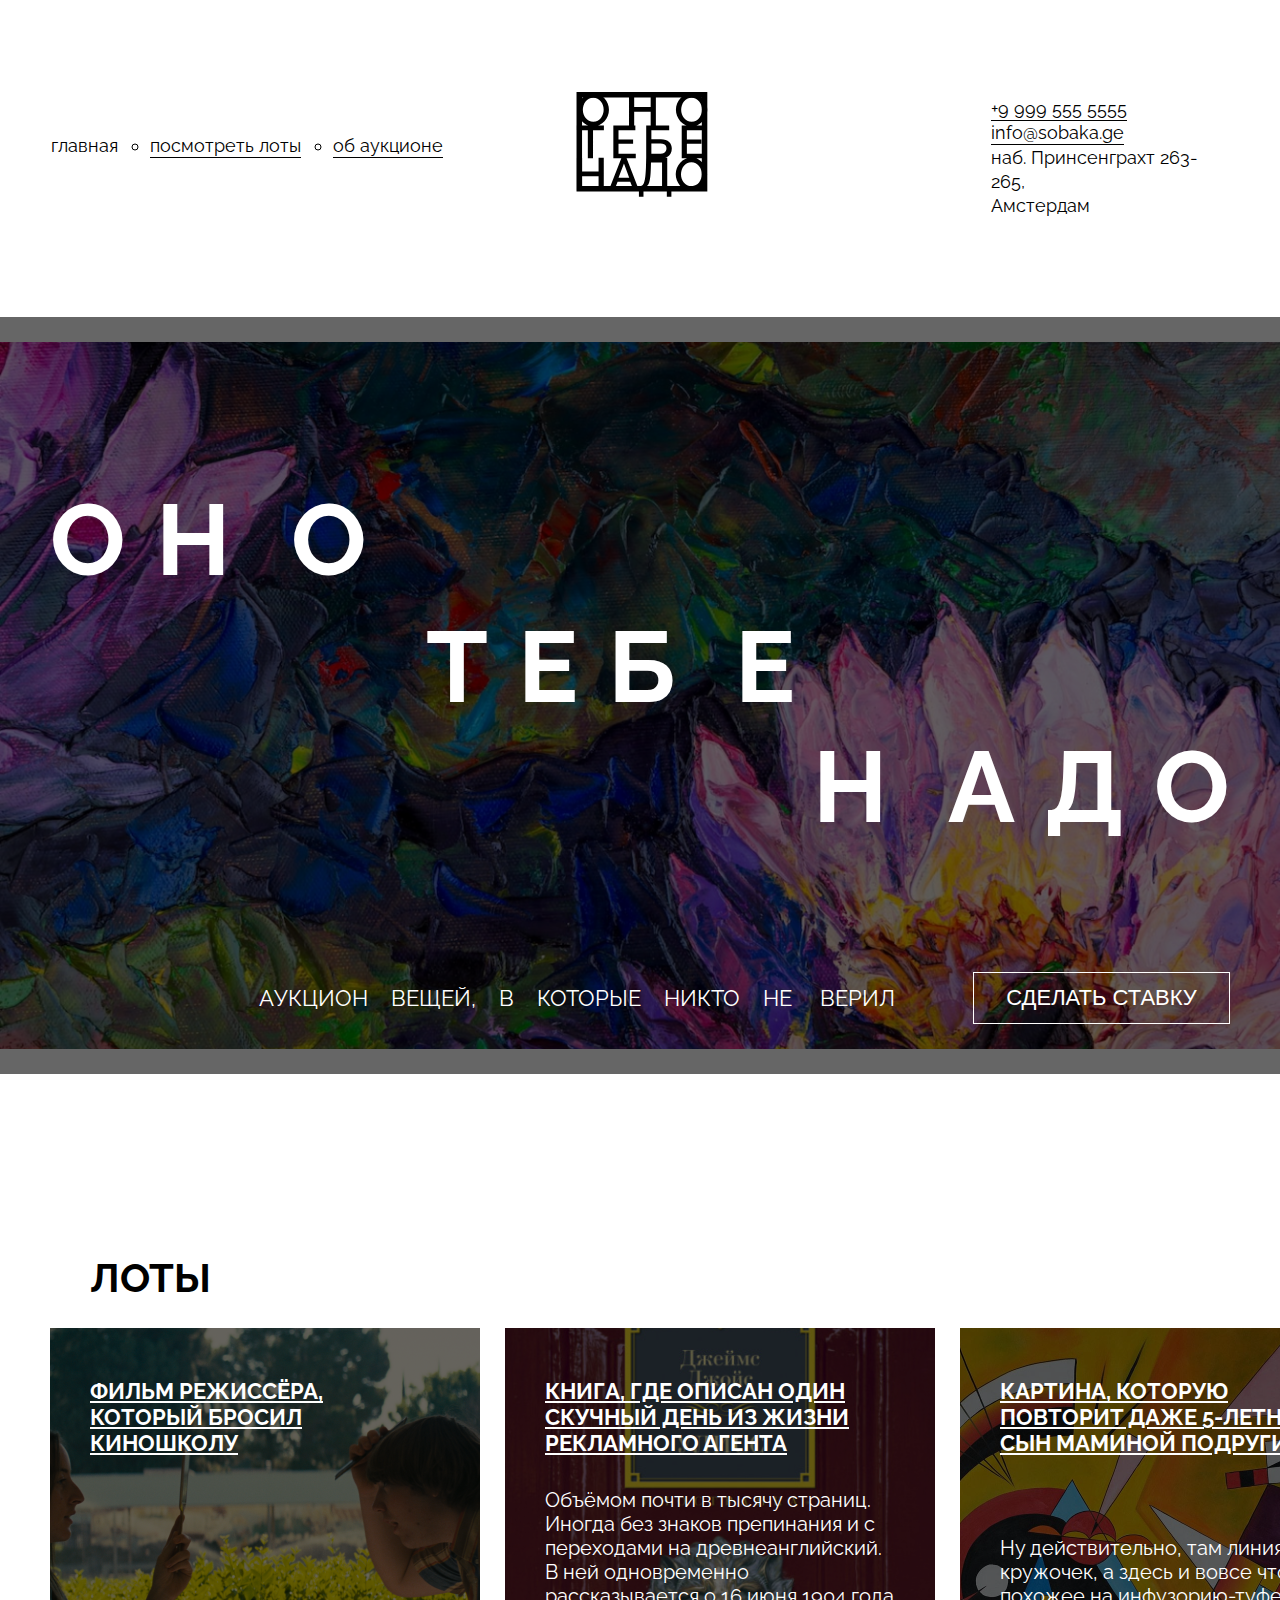
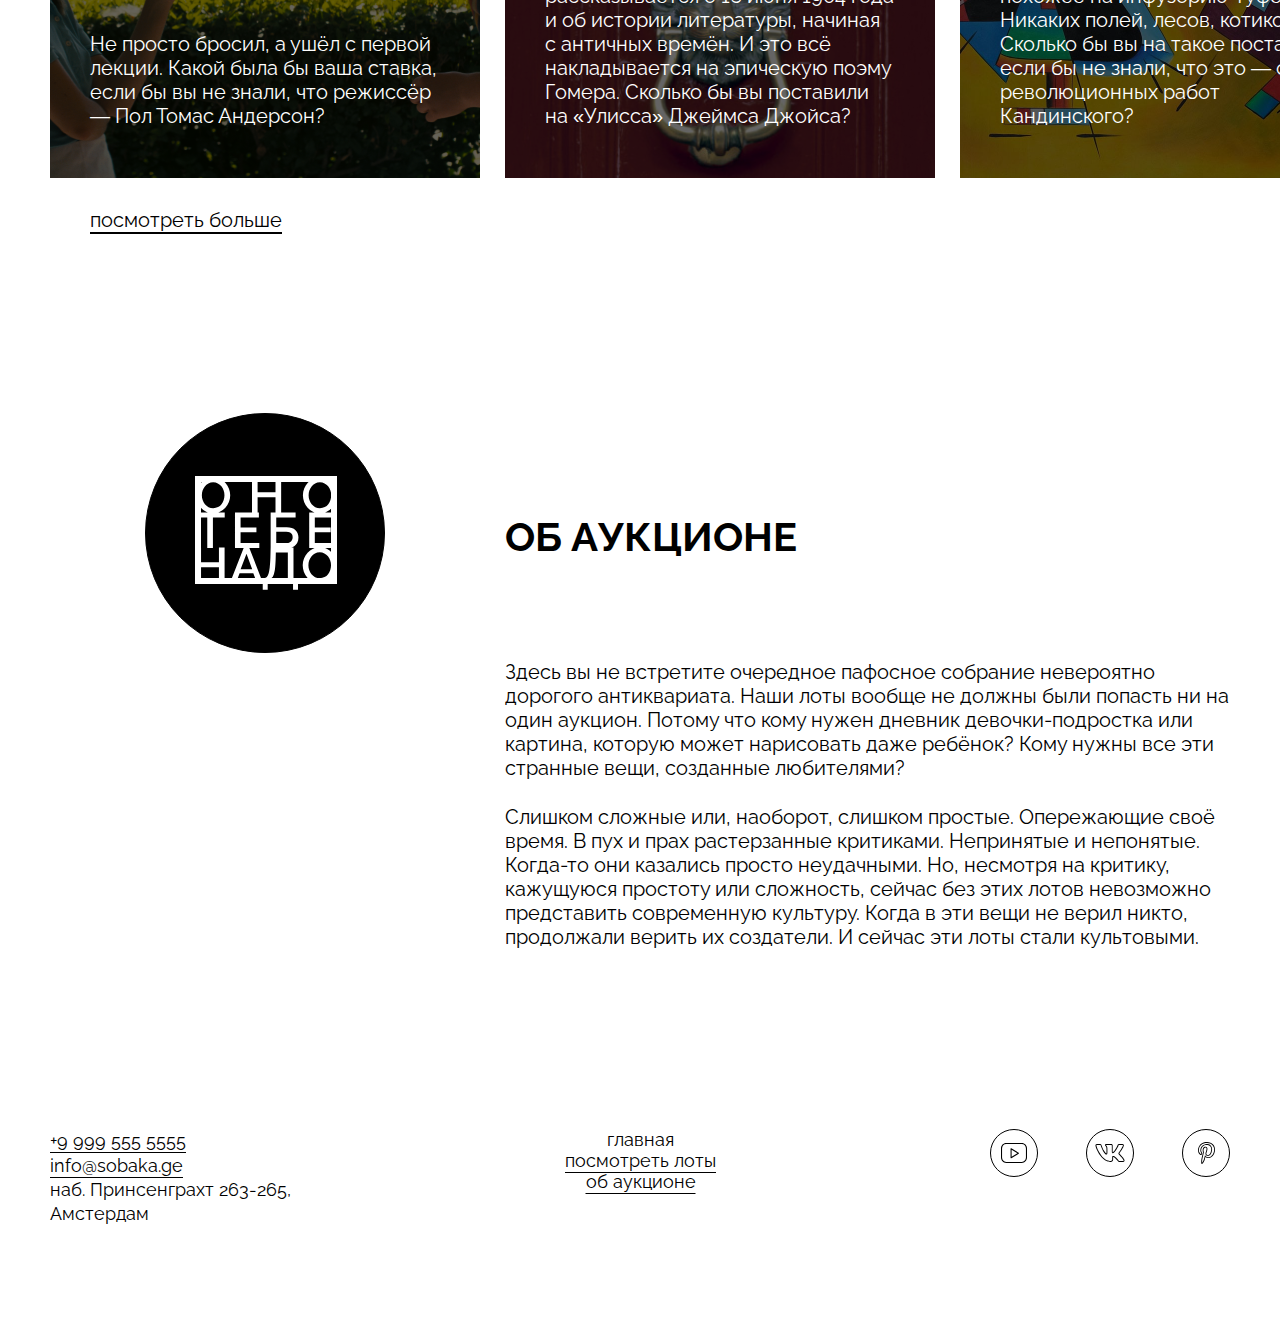
==== index.html @ 29dc16bd "fix paddings" ====
<!DOCTYPE html>
<html lang="ru">
  <head>
    <meta charset="UTF-8" />
    <meta http-equiv="X-UA-Compatible" content="IE=edge" />
    <meta name="viewport" content="width=device-width, initial-scale=1.0" />

    <link rel="stylesheet" href="./fonts/fonts.css" />
    <link rel="stylesheet" href="./styles/global.css" />
    <link rel="stylesheet" href="./styles/style.css" />
    <title>Оно тебе надо — аукцион вещей, в которые никто не верил</title>
  </head>
  <body>
    <header class="header content_section">
      <nav class="header__menu">
        <ul class="header__links-list">
          <li class="header__links-list-item_no-bullit">
            <a class="header__link_active">главная</a>
          </li>
          <li class="header__links-list-item">
            <a href="#lots" class="header__link text-underline-offset-item"
              >посмотреть лоты</a
            >
          </li>
          <li class="header__links-list-item">
            <a href="#about" class="header__link text-underline-offset-item"
              >об аукционе</a
            >
          </li>
        </ul>
      </nav>

      <a class="header__logo">
        <img
          class="header__logo-image"
          src="images/logo-black.svg"
          alt="лого"
        />
      </a>

      <div class="address">
        <address class="header__address">
          <a class="text-underline-offset-item" href="tel:+70000000"
            >+9 999 555 5555</a
          ><br />
          <a class="text-underline-offset-item" href="mailto:mail@example.com"
            >info@sobaka.ge</a
          ><br />
          <p>наб. Принсенграхт 263-265,</p>
          <p>Амстердам</p>
        </address>
      </div>
    </header>

    <main>
      <section class="cover content_section">
        <div class="overlay"></div>
        <div class="cover__title">
          <h1>
            <span class="accent-span aligned-text">
              <span class="letter-spacing_30"
                >о<span class="letter-spacing_60">но</span></span
              >
            </span>
            <span class="accent-span aligned-text_center">
              <span class="letter-spacing_30"
                >те<span class="letter-spacing_60">бе</span></span
              >
            </span>
            <span class="accent-span aligned-text_right">
              <span class="letter-spacing_60"
                >н<span class="letter-spacing_30"
                  >ад<span class="letter-spacing_0">о</span></span
                >
              </span>
            </span>
          </h1>
        </div>
        <div class="cover__description">
          <h2 class="cover__description-text">
            <span class="word-spacing_17"
              >Аукцион вещей, в которые никто не</span
            ><span class="word-spacing_22"> верил</span>
          </h2>
          <button class="bet-button">Сделать ставку</button>
        </div>
      </section>

      <section class="lots content_section">
        <h1 class="lots__heading">Лоты</h1>
        <ul class="lots__card-list">
          <li class="lots__card-list-item">
            <a class="card-link">
              <article class="card card_type_film">
                <div class="overlay"></div>
                <h1 class="card__title">
                  Фильм режиссёра, который бросил киношколу
                </h1>
                <p class="card__text">
                  Не просто бросил, а ушёл с первой лекции. Какой была бы ваша
                  ставка, если бы вы не знали, что режиссёр — Пол Томас
                  Андерсон?
                </p>
              </article>
            </a>
          </li>

          <li class="lots__card-list-item">
            <a class="card-link">
              <article class="card card_type_book">
                <div class="overlay"></div>
                <h1 class="card__title">
                  Книга, где описан один скучный день из жизни рекламного агента
                </h1>
                <p class="card__text">
                  Объёмом почти в тысячу страниц. Иногда без знаков препинания и
                  с переходами на древнеанглийский. В ней одновременно
                  рассказывается о 16 июня 1904 года и об истории литературы,
                  начиная с античных времён. И это всё накладывается на
                  эпическую поэму Гомера. Сколько бы вы поставили на «Улисса»
                  Джеймса Джойса?
                </p>
              </article>
            </a>
          </li>
          <li class="lots__card-list-item">
            <a class="card-link">
              <article class="card card_type_picture">
                <div class="overlay"></div>
                <h1 class="card__title">
                  Картина, которую повторит даже 5-летний сын маминой подруги
                </h1>
                <p class="card__text">
                  Ну действительно, там линия, тут кружочек, а здесь и вовсе
                  что-то похожее на инфузорию-туфельку. Никаких полей, лесов,
                  котиков… Сколько бы вы на такое поставили, если бы не знали,
                  что это — одна из революционных работ Кандинского?
                </p>
              </article>
            </a>
          </li>
        </ul>

        <a class="lots__look-more-link text-underline-offset-item"
          >посмотреть больше</a
        >
      </section>

      <section class="about content_section">
        <div class="first_column">
          <div class="about__logo">
            <div class="about__logo-image"></div>
          </div>
        </div>

        <div class="second_column">
          <h1 class="about__title">Об аукционе</h1>
          <div class="about__text">
            <p class="first_paragraph">
              Здесь вы не встретите очередное пафосное собрание невероятно
              дорогого антиквариата. Наши лоты вообще не должны были попасть ни
              на один аукцион. Потому что кому нужен дневник девочки-подростка
              или картина, которую может нарисовать даже ребёнок? Кому нужны все
              эти странные вещи, созданные любителями?
            </p>
            <p class="second_paragraph">
              Слишком сложные или, наоборот, слишком простые. Опережающие своё
              время. В пух и прах растерзанные критиками. Непринятые и
              непонятые. Когда-то они казались просто неудачными. Но, несмотря
              на критику, кажущуюся простоту или сложность, сейчас без этих
              лотов невозможно представить современную культуру. Когда в эти
              вещи не верил никто, продолжали верить их создатели. И сейчас эти
              лоты стали культовыми.
            </p>
          </div>
        </div>
      </section>
    </main>

    <footer class="footer content_section">
      <address class="header__address">
        <a class="text-underline-offset-item" href="tel:+70000000"
          >+9 999 555 5555</a
        ><br />
        <a class="text-underline-offset-item" href="mailto:mail@example.com"
          >info@sobaka.ge</a
        ><br />
        <p>наб. Принсенграхт 263-265,</p>
        <p>Амстердам</p>
      </address>

      <nav class="footer__menu">
        <ul class="footer__menu-list">
          <li class="footer__menu-list-item">
            <a class="footer__menu-link_active">главная</a>
          </li>
          <li class="footer__menu-list-item">
            <a href="#0" class="footer__menu-link text-underline-offset-item"
              >посмотреть лоты</a
            >
          </li>
          <li class="footer__menu-list-item">
            <a href="#0" class="footer__menu-link text-underline-offset-item"
              >об аукционе</a
            >
          </li>
        </ul>
      </nav>

      <ul class="footer__social-list">
        <li class="footer__social-list-item">
          <a href="#0" class="footer__social-link">
            <img
              class="footer__social-icon"
              src="images/yt.svg"
              alt="логотип youtube"
            />
          </a>
        </li>
        <li class="footer__social-list-item">
          <a href="#0" class="footer__social-link">
            <img
              class="footer__social-icon"
              src="images/vk.svg"
              alt="логотип vkontakte"
            />
          </a>
        </li>
        <li class="footer__social-list-item">
          <a href="#0" class="footer__social-link">
            <img
              class="footer__social-icon"
              src="images/pinterest.svg"
              alt="логотип pinterest"
            />
          </a>
        </li>
      </ul>
    </footer>
  </body>
</html>
---- fonts/fonts.css ----
@font-face {
  font-family: Raleway;
  src:
    url(./Raleway-Regular.woff2) format('woff2'),
    url(./Raleway-Regular.woff) format('woff');
  font-weight: normal;
  font-display: swap;
}

@font-face {
  font-family: Raleway;
  src:
    url(./Raleway-Bold.woff2) format('woff2'),
    url(./Raleway-Bold.woff) format('woff');
  font-weight: bold;
  font-display: swap;
}
---- styles/global.css ----
*,
*::before,
*::after {
  box-sizing: border-box;
}

body {
  min-width: 1100px;
  margin: 0;
  font-family: Raleway, sans-serif;
}

h1,
h2,
h3,
h4,
h5,
h6,
p,
ul,
ol,
li,
blockquote {
  margin: 0;
  padding: 0;
}

a {
  color: inherit;
}

img {
  width: 100%;
}
---- styles/style.css ----
main {
  display: flex;
  flex-direction: column;
}
.content_section {
  box-sizing: border-box;
  max-width: 1440px;
  width: 100%;
  margin: auto;
}

.header {
  display: grid;
  grid-template-columns: 1fr 148px 1fr;
  box-sizing: border-box;
  padding: 92px 49px 92px 51px;
}

.header__logo {
  box-sizing: border-box;
}

.header__logo-image {
  width: 148px;
  height: 105px;
}

.header__menu {
  box-sizing: border-box;
  display: flex;
  flex-grow: 1;
  padding-top: 43px;
  padding-bottom: 45px;
  position: relative;
  /* text-underline-offset: 5px; */
}

.header__links-list {
  display: flex;
  flex-direction: row;
  gap: 32px;
  align-items: flex-start;
  justify-content: space-between;
}

.header__links-list-item {
  list-style-type: circle;
  color: #000;

  font-size: 18px;
  font-style: normal;
  font-weight: 400;
  line-height: normal;
}

.header__links-list-item_no-bullit {
  list-style-type: none;
  color: #000;

  font-size: 18px;
  font-style: normal;
  font-weight: 400;
  line-height: normal;
}

.header__link_active {
  text-decoration: none;
}

.address {
  box-sizing: border-box;
  padding-top: 5px;
  padding-bottom: 7px;
  border: 1px white;
  max-width: 240px;
  justify-self: flex-end;
}

.header__address {
  color: #000;
  font-size: 18px;
  font-style: normal;
  font-weight: 400;
  line-height: 24.3px;
}

.cover {
  background-image: url(../images/cover.jpg);
  background-repeat: no-repeat;
  background-position: center;
  background-size: 100%;
  height: 757px;
  z-index: -2;
  position: relative;

  display: flex;
  flex-direction: column;
  justify-content: space-between;
}

.overlay {
  position: absolute;
  inset: 0;
  background-color: rgba(0, 0, 0, 0.6);
  z-index: -1;
}
.cover .overlay {
  width: 1440px;
  height: 757px;
}

.cover__title {
  color: white;
  z-index: 0;
  position: relative;
  width: 100%;
}

.cover__description {
  /* display: flex;
  flex-direction: row;
  align-content: center;
  justify-content: flex-end;
  align-items: center; */
  display: grid;
  grid-template-columns: 2fr 257px;
  column-gap: 78px;
  padding-right: 50px;
  padding-bottom: 50px;
  /* width: 100%; */
  box-sizing: border-box;
  /* justify-content: flex-end; */
}

.cover__description-text {
  color: white;
  font-weight: 400;
  font-size: 22px;
  line-height: 28px;
  font-style: normal;
  z-index: 0;
  position: relative;
  text-transform: uppercase;
  text-align: center;
  /* flex-grow: 1; */

  justify-self: flex-end;
  justify-items: center;
  align-self: center;
}
.word-spacing_22 {
  word-spacing: 22px;
}
.word-spacing_17 {
  word-spacing: 17px;
}
.bet-button {
  border: 1px solid #fff;
  color: white;
  z-index: 0;
  position: relative;
  font-weight: 400;
  font-size: 22px;
  font-style: normal;
  line-height: normal;
  background-color: transparent;
  /* flex-basis: 257px; */
  /* max-width: 257px; */
  height: 52px;
  width: 100%;
  text-align: center;
  text-transform: uppercase;
  justify-self: flex-end;
}

.lots {
  /* margin: auto; */
  display: flex;
  flex-direction: column;
  justify-content: space-around;
  align-items: start;
  /* width: 1440px; */
  box-sizing: border-box;
  padding-left: 50px;
  padding-right: 50px;
  padding-top: 180px;
  /* padding-bottom: 27px; */
}

.lots__heading {
  /* margin-left: 90px;
  margin-bottom: 27px; */
  color: #000;
  font-size: 40px;
  font-style: normal;
  font-weight: 700;
  line-height: normal;
  text-transform: uppercase;
  padding-left: 40px;
}

.lots__card-list {
  /* text-decoration: none; */
  list-style-type: none;
  display: flex;
  flex-direction: row;
  justify-content: space-between;
  gap: 25px;
  padding-top: 27px;
  /* margin-right: 50px;
  margin-left: 50px; */
}

.lots__card-list-item {
  text-decoration: none;
  height: 450px;
  width: 430px;
  flex-grow: 1;
}
.lots__card-list-item .overlay {
  height: 450px;
  width: 430px;
}
.card-link {
  display: block;
  height: 100%;
  /* min-height: 757px;*/
}

.card {
  background-repeat: no-repeat;
  background-position: right center;
  background-size: 100%;
  z-index: -2;
  position: relative;
  height: 100%;
  display: flex;
  flex-direction: column;
  justify-content: space-between;
}

.card__title {
  color: #fff;
  z-index: 0;
  position: relative;
  font-size: 22px;
  font-style: normal;
  font-weight: 700;
  /* line-height: 120%; 26.4px */
  text-decoration-line: underline;
  text-transform: uppercase;
  margin-left: 40px;
  margin-right: 40px;
  margin-top: 50px;
}

.card__text {
  color: #fff;
  margin-left: 40px;
  margin-right: 40px;
  margin-bottom: 50px;
  font-size: 20px;
  font-style: normal;
  font-weight: 400;
  line-height: 120%;
  z-index: 0;
  position: relative;
}

.card_type_film {
  background-image: url(../images/card-lot-01.jpg);
}
.card_type_book {
  background-image: url(../images/card-lot-02.jpg);
}
.card_type_picture {
  background-image: url(../images/card-lot-03.jpg);
}

.lots__look-more-link {
  color: #000;
  font-size: 20px;
  font-style: normal;
  font-weight: 400;
  line-height: normal;
  /* margin-left: 90px;
  margin-top: 30px; */

  text-decoration-line: underline;
  padding-left: 40px;
  padding-top: 30px;
}

.about {
  display: grid;
  grid-template-columns: 430px auto;

  /* grid-template-rows: ; */
  /* flex-direction: row;
  justify-content: center;
  align-items: start; */
  gap: 25px;
  box-sizing: border-box;
  padding-top: 181px;
  padding-left: 50px;
  padding-right: 50px;
}

.first_column {
  /* height: 240px;
  width: 430px; */
  /* margin-left: 50px; */
  /* align-items: center; */
  display: flex;
  box-sizing: border-box;
  padding-left: 95px;
  padding-right: 95px;
}

.second_column {
  flex: 1;
  /* margin-right: 50px; */
  margin-top: 100px;
}
.about__logo {
  background-color: black;

  width: 240px;
  height: 240px;
  border-radius: 50%;
  border: solid 1px;
  z-index: -2;
  position: relative;
  display: flex;
  justify-content: center;
  align-items: center;
}

.about__logo-image {
  background-image: url(../images/logo-white.svg);
  z-index: -1;
  position: absolute;
  width: 148px;
  height: 114px;
  background-position: center;
}

.about__title {
  color: #000;
  font-size: 40px;
  font-style: normal;
  font-weight: 700;
  line-height: normal;
  text-transform: uppercase;
}
.about__text {
  color: #000;

  font-size: 20px;
  font-style: normal;
  font-weight: 400;
  line-height: normal;
}
.first_paragraph {
  padding-top: 100px;
}
.second_paragraph {
  padding-top: 25px;
}

.footer {
  display: flex;
  flex-direction: row;
  justify-content: space-between;
  align-items: flex-start;
  /* margin-top: 100px; */
  box-sizing: border-box;
  padding-left: 50px;
  padding-right: 50px;
  padding-bottom: 90px;
  padding-top: 180px;
}
.footer__menu-list {
  list-style-type: none;
  text-align: center;
}
.footer__social-list {
  list-style-type: none;
  display: flex;
  width: 240px;
  align-items: center;
  justify-content: space-between;
}

.footer__menu-list-item {
  color: #000;
  text-align: center;
  font-family: Raleway;
  font-size: 18px;
  font-style: normal;
  font-weight: 400;
  line-height: normal;
  /* text-underline-offset: 5px; */
}
.text-underline-offset-item {
  text-underline-offset: 5px;
}
.footer__social-link {
  list-style-type: none;
}
.footer__social-icon {
  height: 48px;
}

.first_font {
  color: #fff;
  font-family: Raleway;
  font-size: 100px;
  font-style: normal;
  font-weight: 700;
  line-height: 115%; /* 115px */
  letter-spacing: 30px;
  text-transform: uppercase;
}

.accent-span {
  display: block;
  font-size: 100px;
  font-style: normal;
  font-weight: 700;
  text-transform: uppercase;
}

.aligned-text {
  line-height: 115%;
  text-align: left;
  padding-left: 50px;
  padding-top: 165px;
  padding-bottom: 20px;
}

.aligned-text_center {
  line-height: 100%;
  text-align: center;
  padding-bottom: 20px;
}

.aligned-text_right {
  line-height: 100%;
  text-align: right;
  padding-right: 50px;
}
.letter-spacing_30 {
  letter-spacing: 30px;
}
.letter-spacing_60 {
  letter-spacing: 60px;
}
.letter-spacing_0 {
  letter-spacing: normal;
}
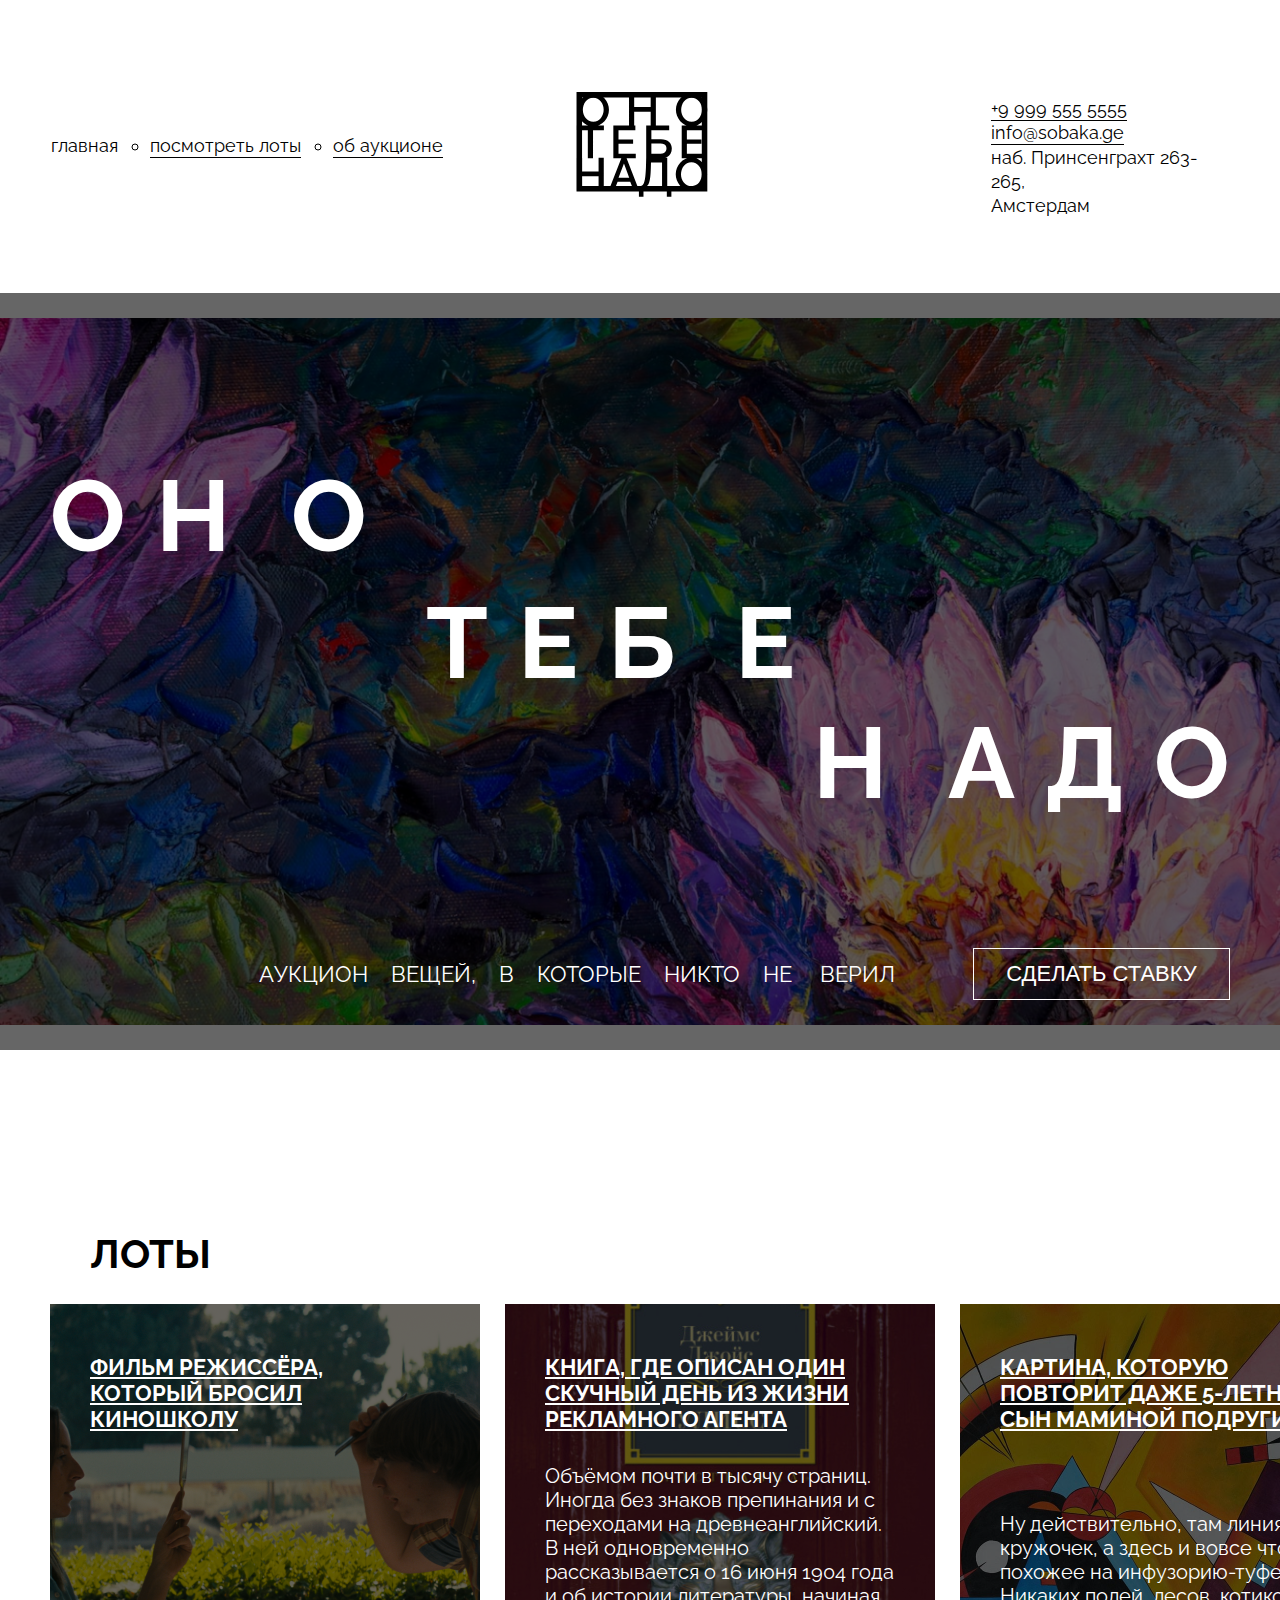
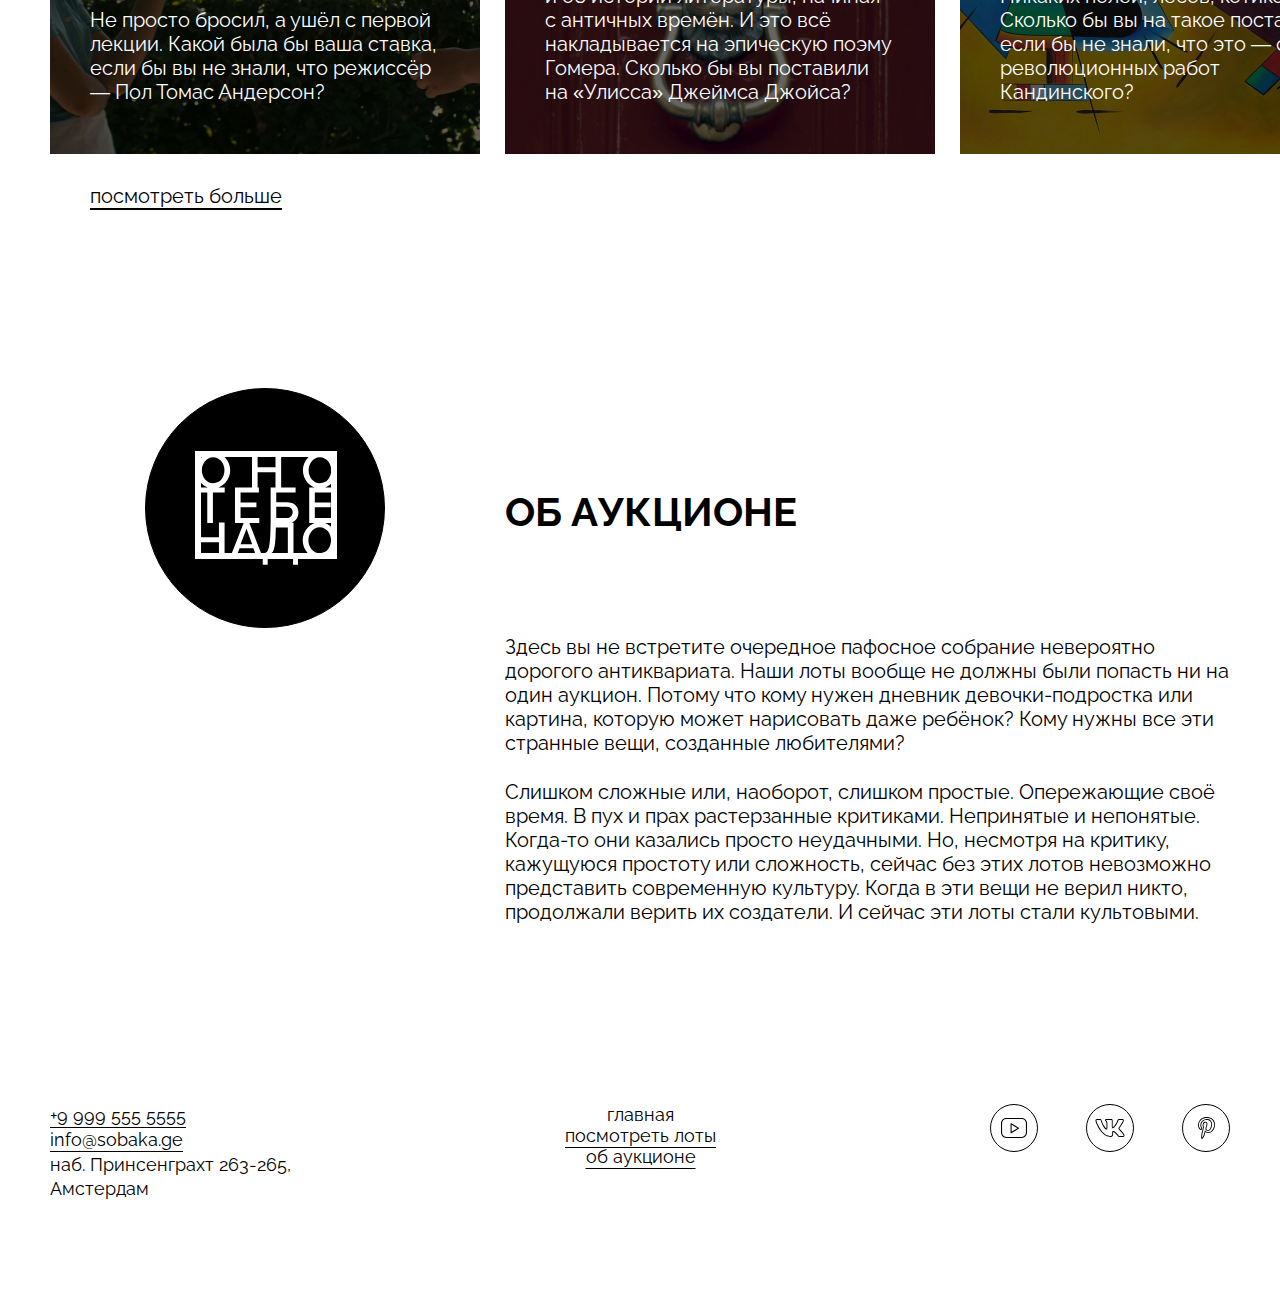
==== commit 34fd897c: "some refactoring" ====
--- a/index.html
+++ b/index.html
@@ -11,7 +11,7 @@
     <title>Оно тебе надо — аукцион вещей, в которые никто не верил</title>
   </head>
   <body>
-    <header class="header content_section">
+    <header class="header content_section header_font">
       <nav class="header__menu">
         <ul class="header__links-list">
           <li class="header__links-list-item_no-bullit">
--- a/styles/style.css
+++ b/styles/style.css
@@ -1,7 +1,3 @@
-main {
-  display: flex;
-  flex-direction: column;
-}
 .content_section {
   box-sizing: border-box;
   max-width: 1440px;
@@ -16,10 +12,6 @@
   padding: 92px 49px 92px 51px;
 }
 
-.header__logo {
-  box-sizing: border-box;
-}
-
 .header__logo-image {
   width: 148px;
   height: 105px;
@@ -29,10 +21,8 @@
   box-sizing: border-box;
   display: flex;
   flex-grow: 1;
-  padding-top: 43px;
-  padding-bottom: 45px;
-  position: relative;
-  /* text-underline-offset: 5px; */
+  padding: 43px 0 45px 0;
+  position: relative;
 }
 
 .header__links-list {
@@ -45,22 +35,10 @@
 
 .header__links-list-item {
   list-style-type: circle;
-  color: #000;
-
-  font-size: 18px;
-  font-style: normal;
-  font-weight: 400;
-  line-height: normal;
 }
 
 .header__links-list-item_no-bullit {
   list-style-type: none;
-  color: #000;
-
-  font-size: 18px;
-  font-style: normal;
-  font-weight: 400;
-  line-height: normal;
 }
 
 .header__link_active {
@@ -69,21 +47,26 @@
 
 .address {
   box-sizing: border-box;
-  padding-top: 5px;
-  padding-bottom: 7px;
+  padding: 5px 0 7px 0;
   border: 1px white;
-  max-width: 240px;
+  width: 240px;
+  max-height: 97px;
   justify-self: flex-end;
 }
-
 .header__address {
-  color: #000;
-  font-size: 18px;
-  font-style: normal;
-  font-weight: 400;
-  line-height: 24.3px;
-}
-
+    color: #000;
+    font-size: 18px;
+    font-style: normal;
+    font-weight: 400;
+    line-height: 24.3px;
+}
+
+.header_font {
+    color: #000;
+    font-size: 18px;
+    font-style: normal;
+    font-weight: 400;
+}
 .cover {
   background-image: url(../images/cover.jpg);
   background-repeat: no-repeat;
@@ -105,7 +88,7 @@
   z-index: -1;
 }
 .cover .overlay {
-  width: 1440px;
+  width: 100%;
   height: 757px;
 }
 
@@ -117,19 +100,11 @@
 }
 
 .cover__description {
-  /* display: flex;
-  flex-direction: row;
-  align-content: center;
-  justify-content: flex-end;
-  align-items: center; */
   display: grid;
   grid-template-columns: 2fr 257px;
   column-gap: 78px;
-  padding-right: 50px;
-  padding-bottom: 50px;
-  /* width: 100%; */
-  box-sizing: border-box;
-  /* justify-content: flex-end; */
+  box-sizing: border-box;
+  padding: 0 50px 50px 0;
 }
 
 .cover__description-text {
@@ -142,7 +117,6 @@
   position: relative;
   text-transform: uppercase;
   text-align: center;
-  /* flex-grow: 1; */
 
   justify-self: flex-end;
   justify-items: center;
@@ -164,8 +138,6 @@
   font-style: normal;
   line-height: normal;
   background-color: transparent;
-  /* flex-basis: 257px; */
-  /* max-width: 257px; */
   height: 52px;
   width: 100%;
   text-align: center;
@@ -174,22 +146,15 @@
 }
 
 .lots {
-  /* margin: auto; */
   display: flex;
   flex-direction: column;
   justify-content: space-around;
   align-items: start;
-  /* width: 1440px; */
-  box-sizing: border-box;
-  padding-left: 50px;
-  padding-right: 50px;
-  padding-top: 180px;
-  /* padding-bottom: 27px; */
+  box-sizing: border-box;
+  padding: 180px 50px 0 50px;
 }
 
 .lots__heading {
-  /* margin-left: 90px;
-  margin-bottom: 27px; */
   color: #000;
   font-size: 40px;
   font-style: normal;
@@ -200,15 +165,12 @@
 }
 
 .lots__card-list {
-  /* text-decoration: none; */
   list-style-type: none;
   display: flex;
   flex-direction: row;
   justify-content: space-between;
   gap: 25px;
   padding-top: 27px;
-  /* margin-right: 50px;
-  margin-left: 50px; */
 }
 
 .lots__card-list-item {
@@ -224,7 +186,6 @@
 .card-link {
   display: block;
   height: 100%;
-  /* min-height: 757px;*/
 }
 
 .card {
@@ -246,19 +207,16 @@
   font-size: 22px;
   font-style: normal;
   font-weight: 700;
-  /* line-height: 120%; 26.4px */
   text-decoration-line: underline;
   text-transform: uppercase;
-  margin-left: 40px;
-  margin-right: 40px;
-  margin-top: 50px;
+  box-sizing: border-box;
+  padding: 50px 40px 0 40px;
 }
 
 .card__text {
   color: #fff;
-  margin-left: 40px;
-  margin-right: 40px;
-  margin-bottom: 50px;
+  box-sizing: border-box;
+  padding: 0 40px 50px 40px;
   font-size: 20px;
   font-style: normal;
   font-weight: 400;
@@ -283,43 +241,27 @@
   font-style: normal;
   font-weight: 400;
   line-height: normal;
-  /* margin-left: 90px;
-  margin-top: 30px; */
 
   text-decoration-line: underline;
-  padding-left: 40px;
-  padding-top: 30px;
+  padding: 30px 0 0 40px;
 }
 
 .about {
   display: grid;
   grid-template-columns: 430px auto;
-
-  /* grid-template-rows: ; */
-  /* flex-direction: row;
-  justify-content: center;
-  align-items: start; */
   gap: 25px;
   box-sizing: border-box;
-  padding-top: 181px;
-  padding-left: 50px;
-  padding-right: 50px;
+  padding: 180px 50px 0 50px;
 }
 
 .first_column {
-  /* height: 240px;
-  width: 430px; */
-  /* margin-left: 50px; */
-  /* align-items: center; */
-  display: flex;
-  box-sizing: border-box;
-  padding-left: 95px;
-  padding-right: 95px;
+  display: flex;
+  box-sizing: border-box;
+  padding: 0 95px 0 95px;
 }
 
 .second_column {
   flex: 1;
-  /* margin-right: 50px; */
   margin-top: 100px;
 }
 .about__logo {
@@ -373,12 +315,8 @@
   flex-direction: row;
   justify-content: space-between;
   align-items: flex-start;
-  /* margin-top: 100px; */
-  box-sizing: border-box;
-  padding-left: 50px;
-  padding-right: 50px;
-  padding-bottom: 90px;
-  padding-top: 180px;
+  box-sizing: border-box;
+  padding: 180px 50px 90px 50px;
 }
 .footer__menu-list {
   list-style-type: none;
@@ -400,7 +338,6 @@
   font-style: normal;
   font-weight: 400;
   line-height: normal;
-  /* text-underline-offset: 5px; */
 }
 .text-underline-offset-item {
   text-underline-offset: 5px;
@@ -434,9 +371,7 @@
 .aligned-text {
   line-height: 115%;
   text-align: left;
-  padding-left: 50px;
-  padding-top: 165px;
-  padding-bottom: 20px;
+  padding: 165px 0 20px 50px;
 }
 
 .aligned-text_center {
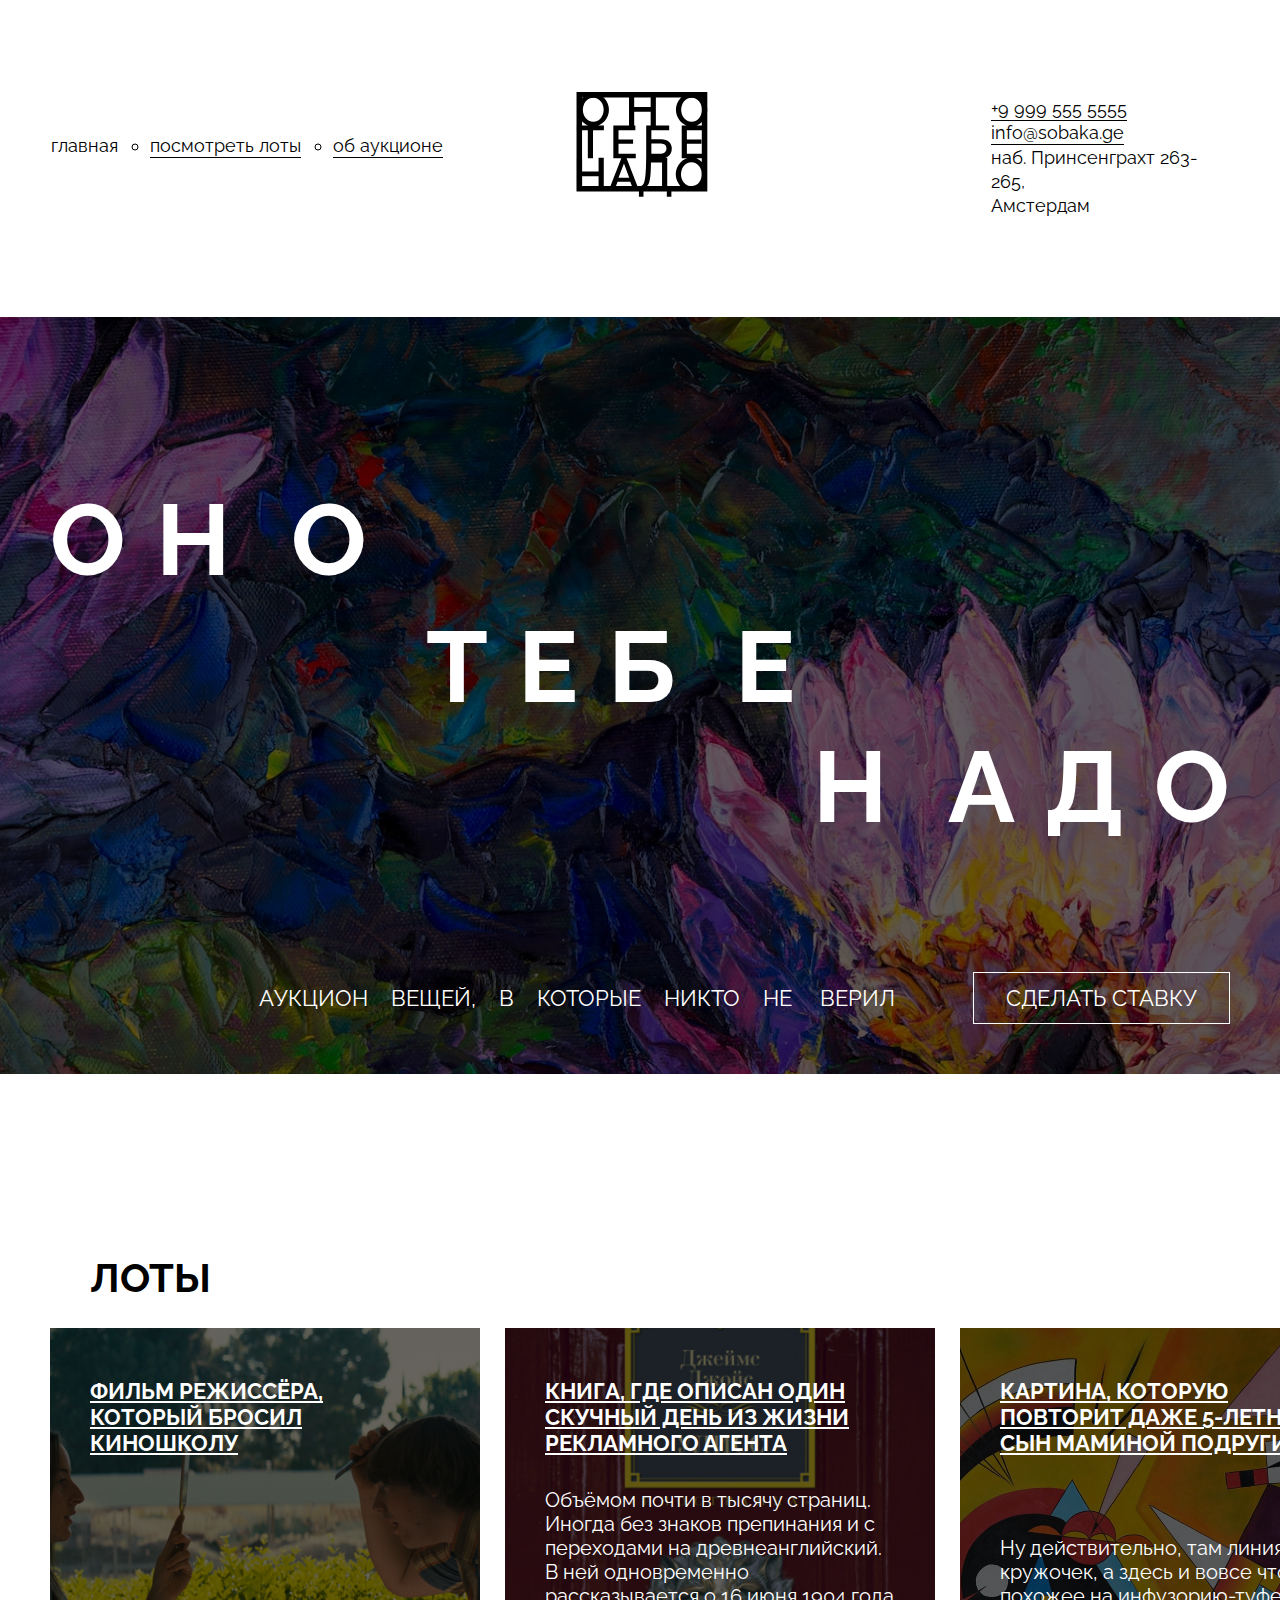
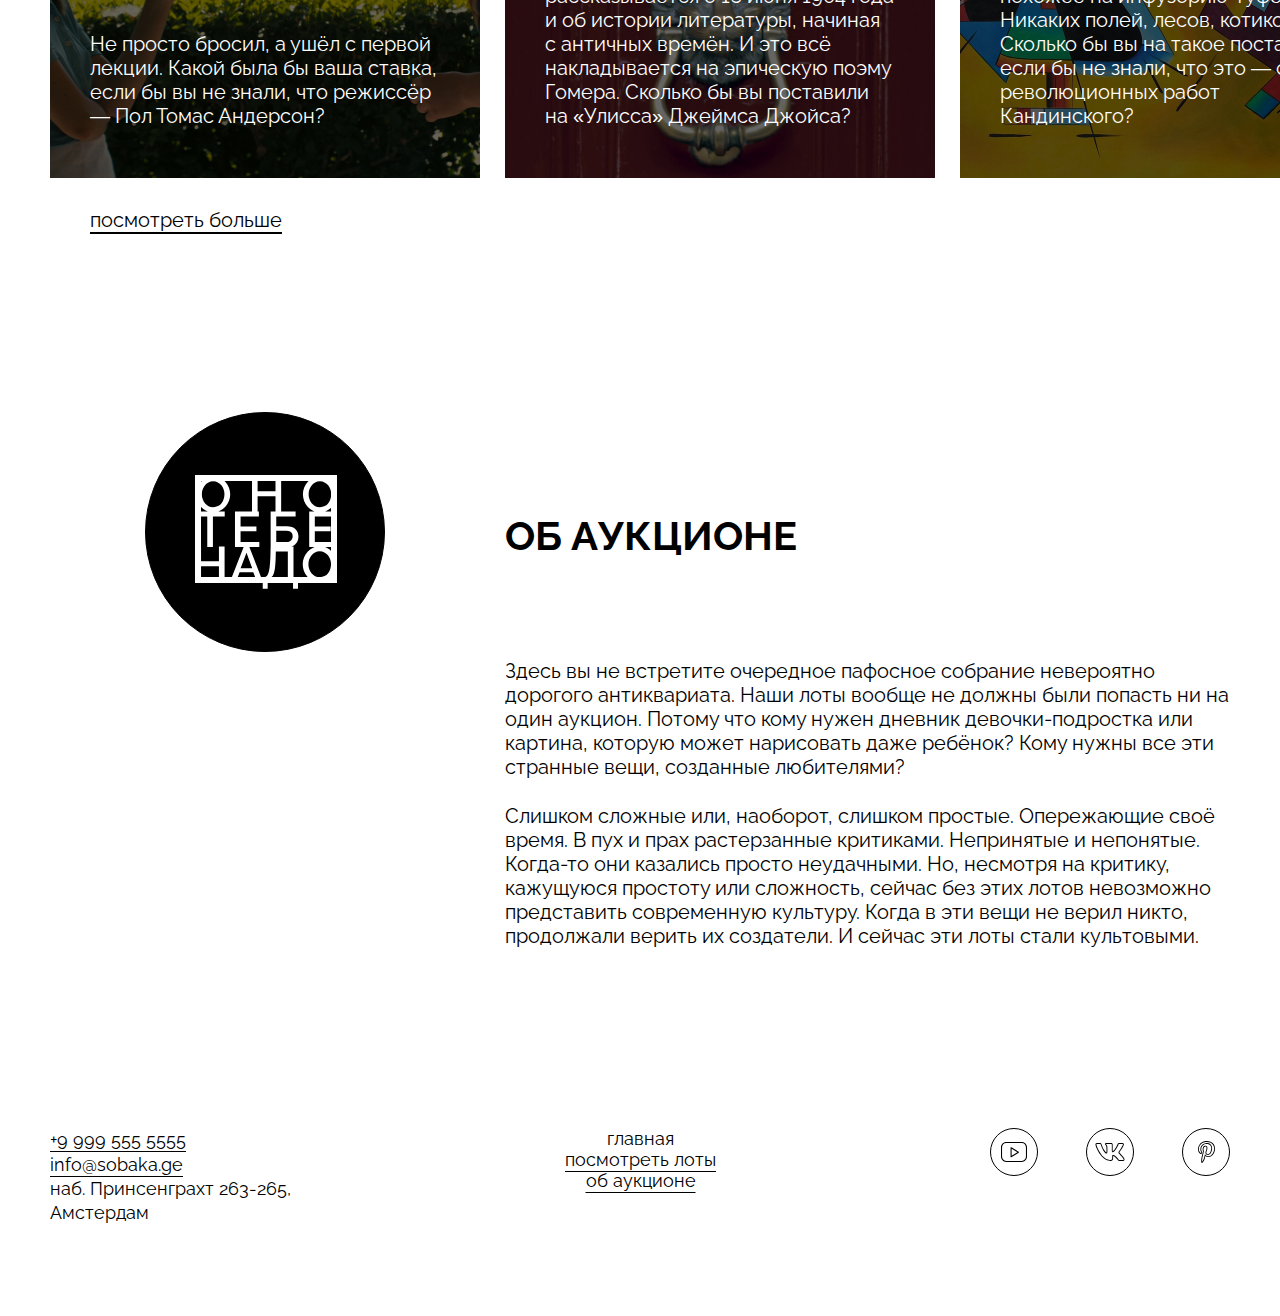
==== commit f71b2c5c: "style.css: code review fixes" ====
--- a/index.html
+++ b/index.html
@@ -34,7 +34,7 @@
         <img
           class="header__logo-image"
           src="images/logo-black.svg"
-          alt="лого"
+          alt="логотип черный оно тебе надо"
         />
       </a>
 
@@ -87,15 +87,15 @@
       </section>
 
       <section class="lots content_section">
-        <h1 class="lots__heading">Лоты</h1>
+        <h2 class="lots__heading">Лоты</h2>
         <ul class="lots__card-list">
           <li class="lots__card-list-item">
             <a class="card-link">
               <article class="card card_type_film">
                 <div class="overlay"></div>
-                <h1 class="card__title">
+                <h3 class="card__title">
                   Фильм режиссёра, который бросил киношколу
-                </h1>
+                </h3>
                 <p class="card__text">
                   Не просто бросил, а ушёл с первой лекции. Какой была бы ваша
                   ставка, если бы вы не знали, что режиссёр — Пол Томас
@@ -109,9 +109,9 @@
             <a class="card-link">
               <article class="card card_type_book">
                 <div class="overlay"></div>
-                <h1 class="card__title">
+                <h3 class="card__title">
                   Книга, где описан один скучный день из жизни рекламного агента
-                </h1>
+                </h3>
                 <p class="card__text">
                   Объёмом почти в тысячу страниц. Иногда без знаков препинания и
                   с переходами на древнеанглийский. В ней одновременно
@@ -127,9 +127,9 @@
             <a class="card-link">
               <article class="card card_type_picture">
                 <div class="overlay"></div>
-                <h1 class="card__title">
+                <h3 class="card__title">
                   Картина, которую повторит даже 5-летний сын маминой подруги
-                </h1>
+                </h3>
                 <p class="card__text">
                   Ну действительно, там линия, тут кружочек, а здесь и вовсе
                   что-то похожее на инфузорию-туфельку. Никаких полей, лесов,
@@ -154,16 +154,16 @@
         </div>
 
         <div class="second_column">
-          <h1 class="about__title">Об аукционе</h1>
+          <h2 class="about__title">Об аукционе</h2>
           <div class="about__text">
-            <p class="first_paragraph">
+            <p class="about__text__paragraph">
               Здесь вы не встретите очередное пафосное собрание невероятно
               дорогого антиквариата. Наши лоты вообще не должны были попасть ни
               на один аукцион. Потому что кому нужен дневник девочки-подростка
               или картина, которую может нарисовать даже ребёнок? Кому нужны все
               эти странные вещи, созданные любителями?
             </p>
-            <p class="second_paragraph">
+            <p class="about__text__paragraph">
               Слишком сложные или, наоборот, слишком простые. Опережающие своё
               время. В пух и прах растерзанные критиками. Непринятые и
               непонятые. Когда-то они казались просто неудачными. Но, несмотря
--- a/styles/style.css
+++ b/styles/style.css
@@ -49,31 +49,32 @@
   box-sizing: border-box;
   padding: 5px 0 7px 0;
   border: 1px white;
-  width: 240px;
-  max-height: 97px;
+  max-width: 240px;
+  /* max-height: 97px;  */
   justify-self: flex-end;
 }
 .header__address {
-    color: #000;
-    font-size: 18px;
-    font-style: normal;
-    font-weight: 400;
-    line-height: 24.3px;
+  color: #000;
+  font-size: 18px;
+  font-style: normal;
+  font-weight: 400;
+  line-height: 24.3px;
 }
 
 .header_font {
-    color: #000;
-    font-size: 18px;
-    font-style: normal;
-    font-weight: 400;
+  color: #000;
+  font-size: 18px;
+  font-style: normal;
+  font-weight: 400;
 }
 .cover {
   background-image: url(../images/cover.jpg);
   background-repeat: no-repeat;
   background-position: center;
-  background-size: 100%;
-  height: 757px;
-  z-index: -2;
+  background-size: cover;
+
+  /* height: 757px; */
+  z-index: 0;
   position: relative;
 
   display: flex;
@@ -85,16 +86,12 @@
   position: absolute;
   inset: 0;
   background-color: rgba(0, 0, 0, 0.6);
-  z-index: -1;
-}
-.cover .overlay {
-  width: 100%;
-  height: 757px;
+  z-index: 1;
 }
 
 .cover__title {
   color: white;
-  z-index: 0;
+  z-index: 2;
   position: relative;
   width: 100%;
 }
@@ -104,7 +101,7 @@
   grid-template-columns: 2fr 257px;
   column-gap: 78px;
   box-sizing: border-box;
-  padding: 0 50px 50px 0;
+  padding: 135px 50px 50px 0;
 }
 
 .cover__description-text {
@@ -113,7 +110,7 @@
   font-size: 22px;
   line-height: 28px;
   font-style: normal;
-  z-index: 0;
+  z-index: 2;
   position: relative;
   text-transform: uppercase;
   text-align: center;
@@ -131,14 +128,15 @@
 .bet-button {
   border: 1px solid #fff;
   color: white;
-  z-index: 0;
+  z-index: 2;
   position: relative;
   font-weight: 400;
   font-size: 22px;
   font-style: normal;
+  font-family: inherit;
   line-height: normal;
   background-color: transparent;
-  height: 52px;
+  min-height: 52px;
   width: 100%;
   text-align: center;
   text-transform: uppercase;
@@ -175,14 +173,11 @@
 
 .lots__card-list-item {
   text-decoration: none;
-  height: 450px;
+  min-height: 450px;
   width: 430px;
   flex-grow: 1;
 }
-.lots__card-list-item .overlay {
-  height: 450px;
-  width: 430px;
-}
+
 .card-link {
   display: block;
   height: 100%;
@@ -192,7 +187,7 @@
   background-repeat: no-repeat;
   background-position: right center;
   background-size: 100%;
-  z-index: -2;
+  z-index: 0;
   position: relative;
   height: 100%;
   display: flex;
@@ -202,7 +197,7 @@
 
 .card__title {
   color: #fff;
-  z-index: 0;
+  z-index: 2;
   position: relative;
   font-size: 22px;
   font-style: normal;
@@ -221,7 +216,7 @@
   font-style: normal;
   font-weight: 400;
   line-height: 120%;
-  z-index: 0;
+  z-index: 2;
   position: relative;
 }
 
@@ -281,7 +276,7 @@
 .about__logo-image {
   background-image: url(../images/logo-white.svg);
   z-index: -1;
-  position: absolute;
+  /* position: absolute; */
   width: 148px;
   height: 114px;
   background-position: center;
@@ -294,6 +289,8 @@
   font-weight: 700;
   line-height: normal;
   text-transform: uppercase;
+  box-sizing: border-box;
+  padding-bottom: 75px;
 }
 .about__text {
   color: #000;
@@ -303,10 +300,8 @@
   font-weight: 400;
   line-height: normal;
 }
-.first_paragraph {
-  padding-top: 100px;
-}
-.second_paragraph {
+.about__text__paragraph {
+  box-sizing: border-box;
   padding-top: 25px;
 }
 
@@ -333,7 +328,6 @@
 .footer__menu-list-item {
   color: #000;
   text-align: center;
-  font-family: Raleway;
   font-size: 18px;
   font-style: normal;
   font-weight: 400;
@@ -347,17 +341,6 @@
 }
 .footer__social-icon {
   height: 48px;
-}
-
-.first_font {
-  color: #fff;
-  font-family: Raleway;
-  font-size: 100px;
-  font-style: normal;
-  font-weight: 700;
-  line-height: 115%; /* 115px */
-  letter-spacing: 30px;
-  text-transform: uppercase;
 }
 
 .accent-span {
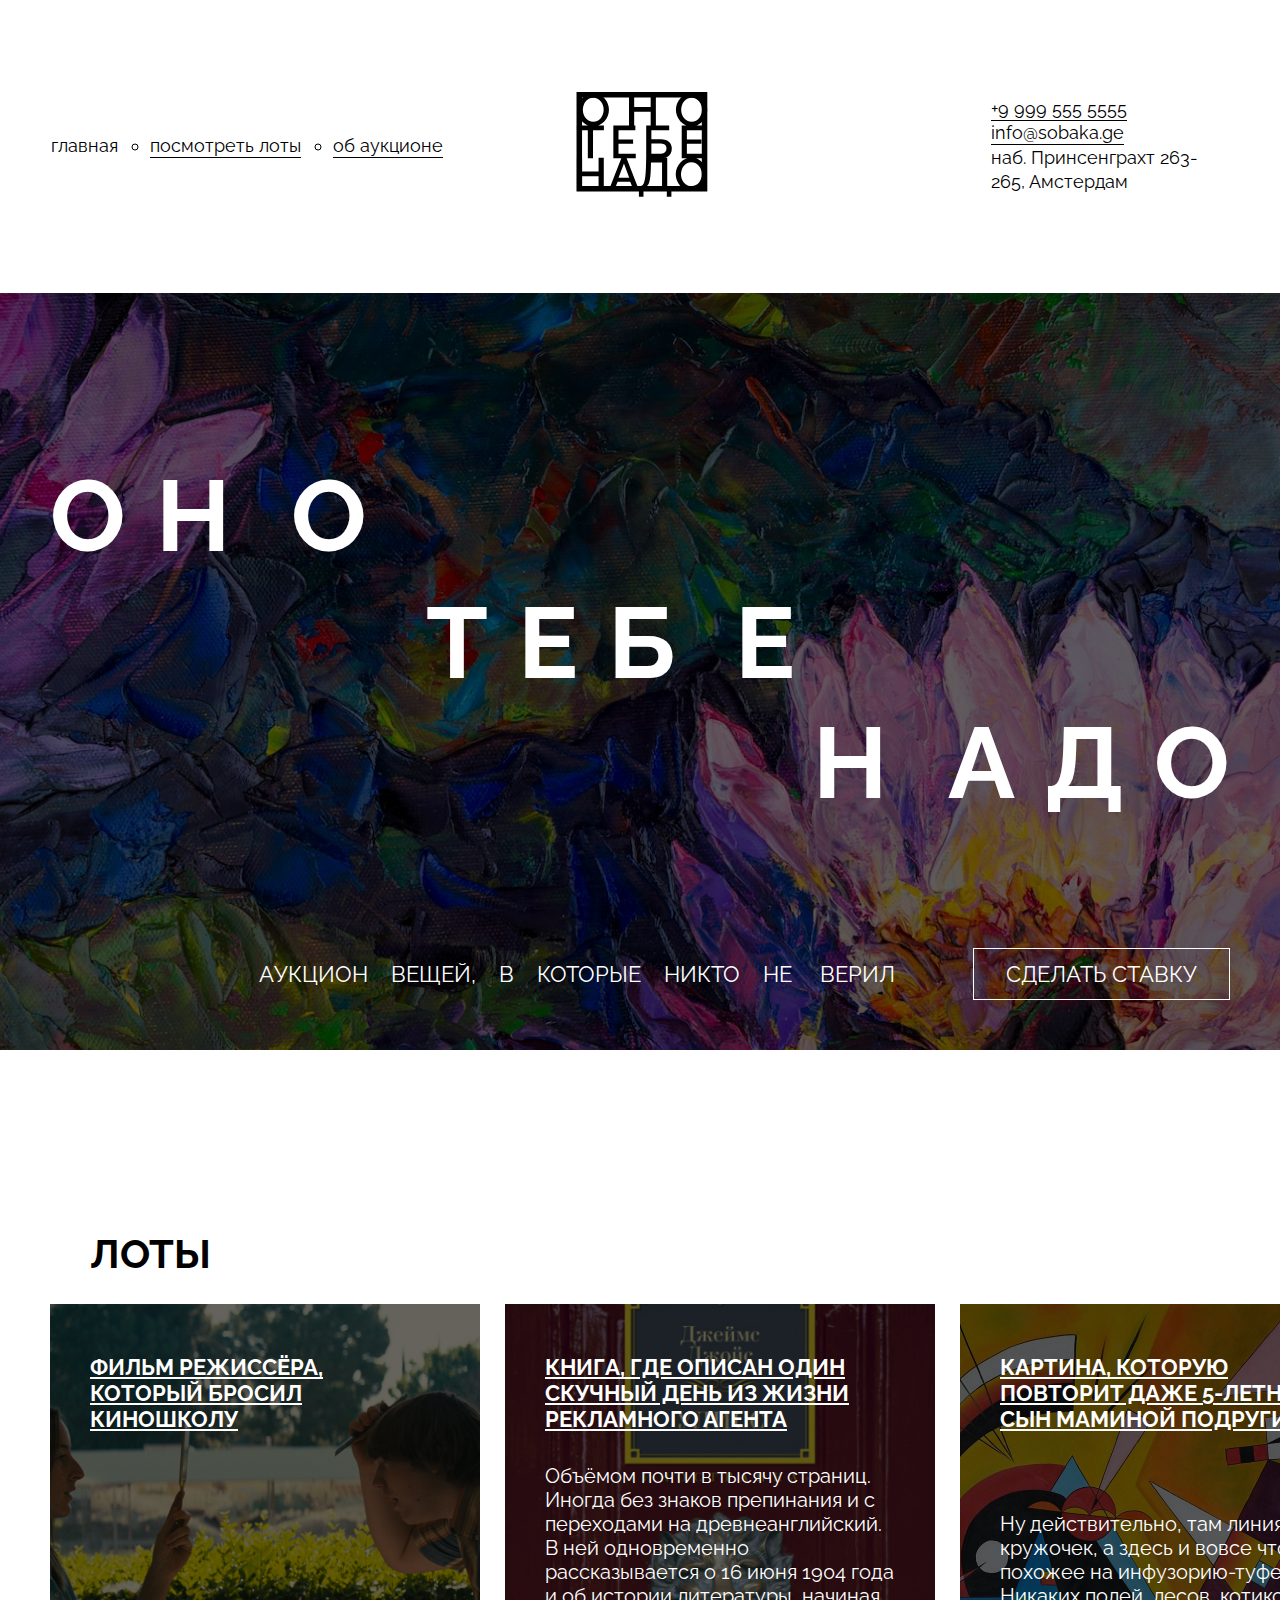
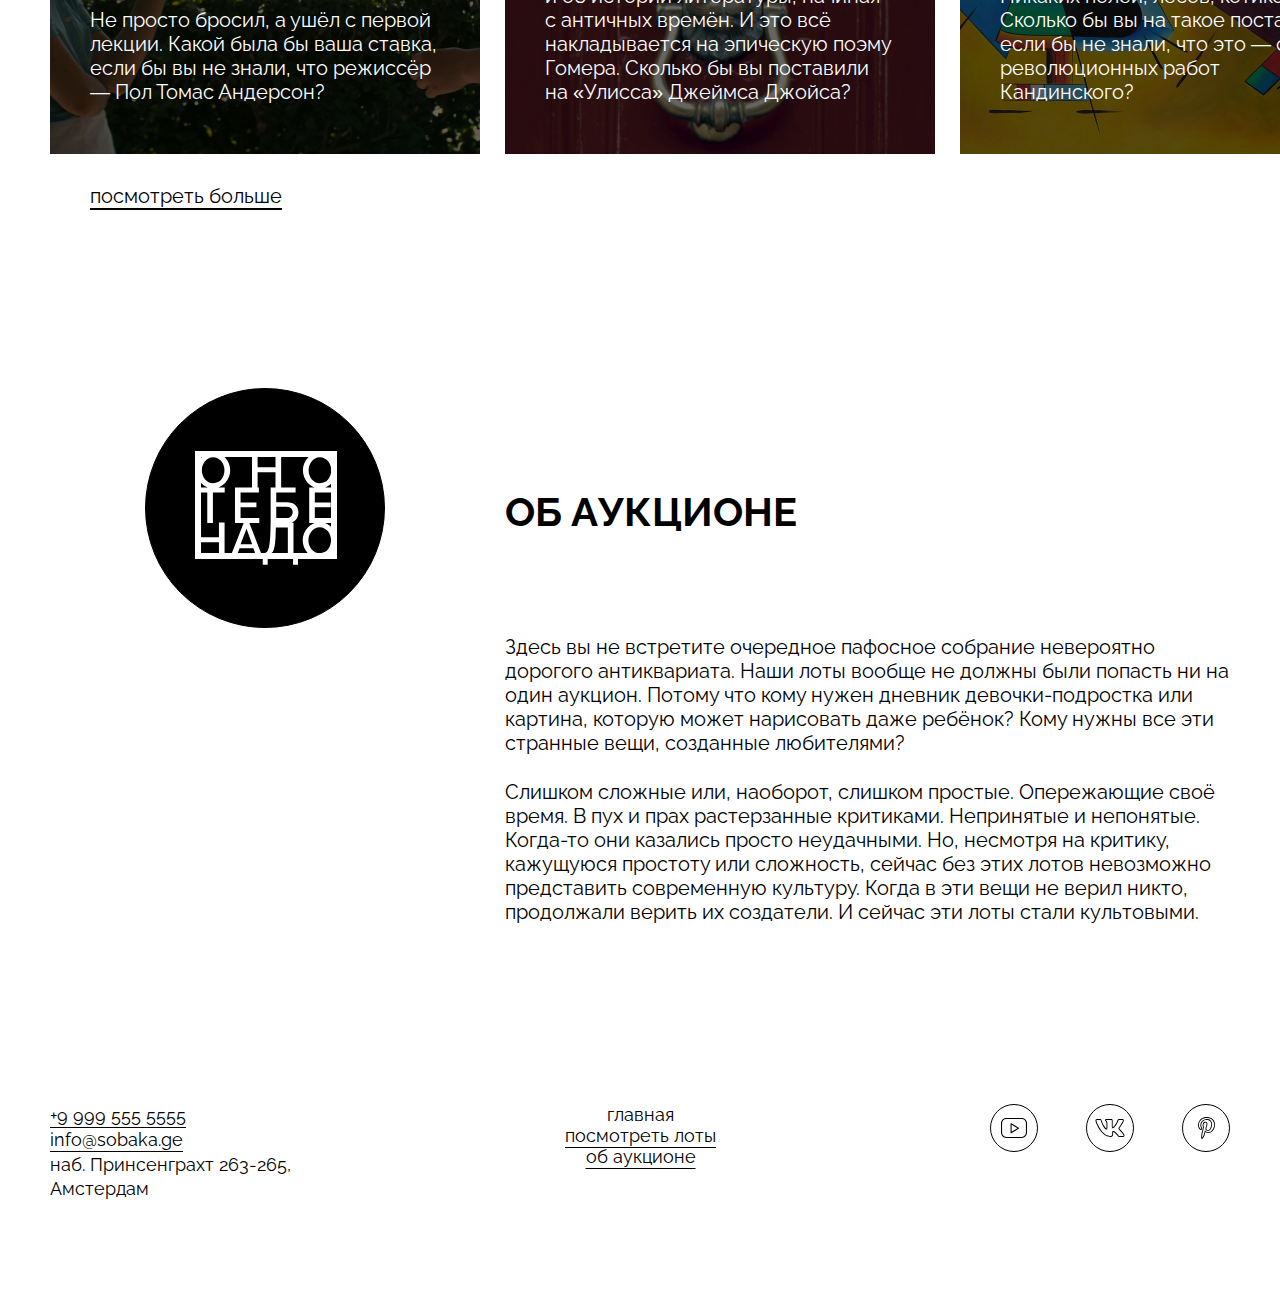
==== commit 4ae86314: "index.html: code review fixes" ====
--- a/index.html
+++ b/index.html
@@ -40,14 +40,13 @@
 
       <div class="address">
         <address class="header__address">
-          <a class="text-underline-offset-item" href="tel:+70000000"
+          <a class="text-underline-offset-item" href="tel:+99995555555"
             >+9 999 555 5555</a
           ><br />
-          <a class="text-underline-offset-item" href="mailto:mail@example.com"
+          <a class="text-underline-offset-item" href="mailto:info@sobaka.ge"
             >info@sobaka.ge</a
-          ><br />
-          <p>наб. Принсенграхт 263-265,</p>
-          <p>Амстердам</p>
+          >
+          <p>наб. Принсенграхт 263-265, Амстердам</p>
         </address>
       </div>
     </header>
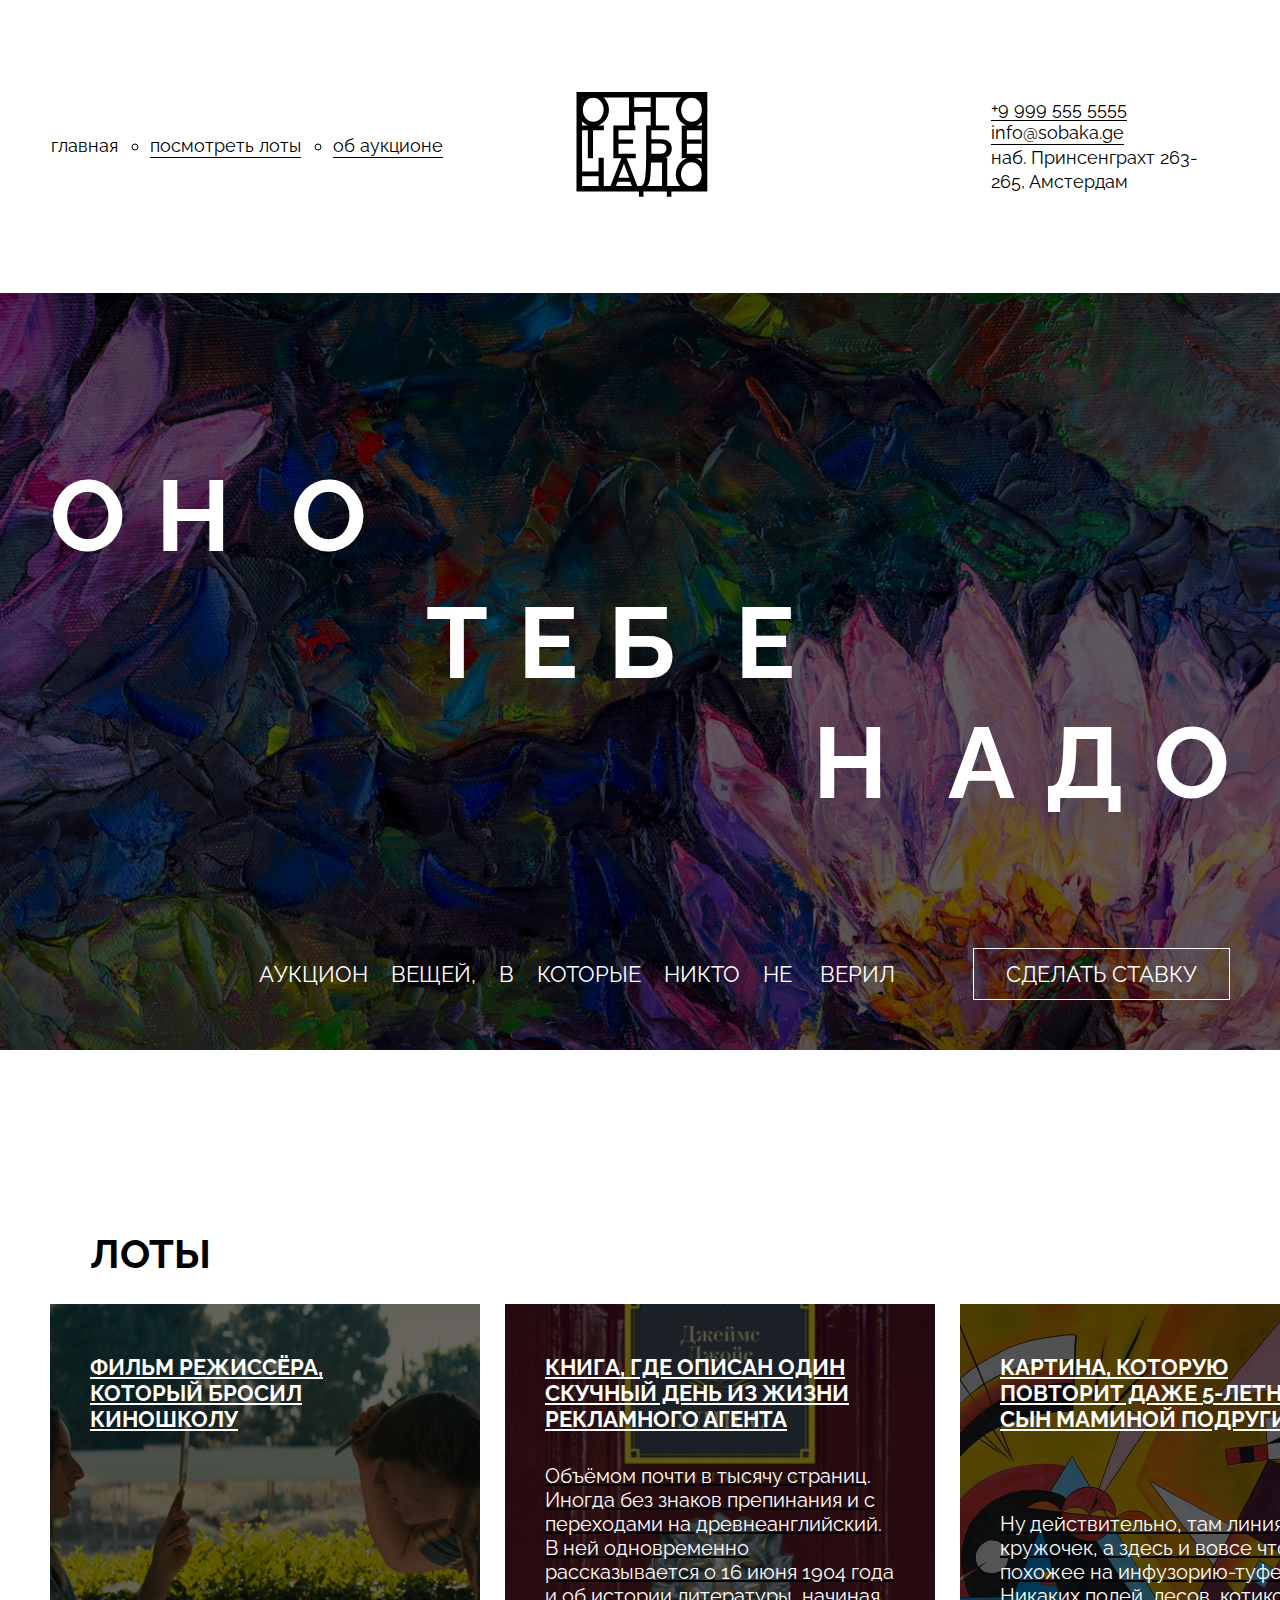
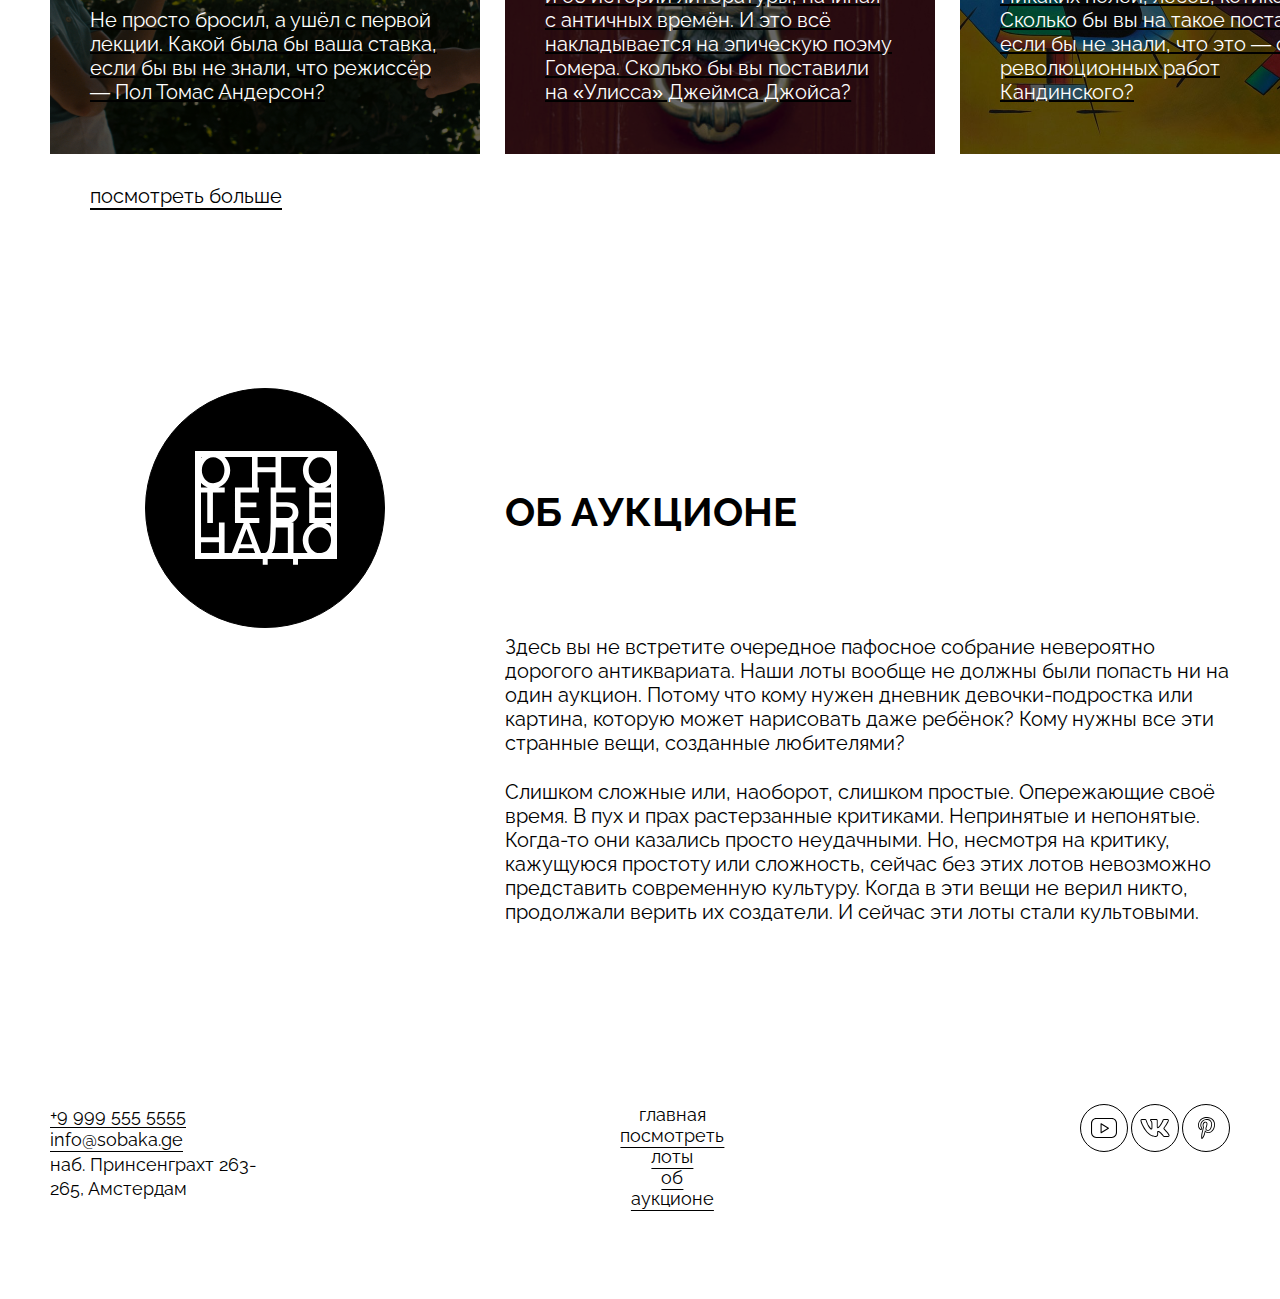
==== commit e5d63e4f: "style.css: code review fixes(try to execute tests)" ====
--- a/index.html
+++ b/index.html
@@ -89,7 +89,7 @@
         <h2 class="lots__heading">Лоты</h2>
         <ul class="lots__card-list">
           <li class="lots__card-list-item">
-            <a class="card-link">
+            <a class="card-link" href="#0">
               <article class="card card_type_film">
                 <div class="overlay"></div>
                 <h3 class="card__title">
@@ -105,7 +105,7 @@
           </li>
 
           <li class="lots__card-list-item">
-            <a class="card-link">
+            <a class="card-link" href="#0">
               <article class="card card_type_book">
                 <div class="overlay"></div>
                 <h3 class="card__title">
@@ -123,7 +123,7 @@
             </a>
           </li>
           <li class="lots__card-list-item">
-            <a class="card-link">
+            <a class="card-link" href="#0">
               <article class="card card_type_picture">
                 <div class="overlay"></div>
                 <h3 class="card__title">
@@ -140,7 +140,7 @@
           </li>
         </ul>
 
-        <a class="lots__look-more-link text-underline-offset-item"
+        <a class="lots__look-more-link text-underline-offset-item" href="#0"
           >посмотреть больше</a
         >
       </section>
@@ -148,7 +148,11 @@
       <section class="about content_section">
         <div class="first_column">
           <div class="about__logo">
-            <div class="about__logo-image"></div>
+            <img
+              class="about__logo-image"
+              src="images/logo-white.svg"
+              alt="логотип белый на черном фоне оно тебе надо"
+            />
           </div>
         </div>
 
@@ -178,14 +182,13 @@
 
     <footer class="footer content_section">
       <address class="header__address">
-        <a class="text-underline-offset-item" href="tel:+70000000"
+        <a class="text-underline-offset-item" href="tel:+9 999 555 5555"
           >+9 999 555 5555</a
         ><br />
-        <a class="text-underline-offset-item" href="mailto:mail@example.com"
+        <a class="text-underline-offset-item" href="mailto:info@sobaka.ge"
           >info@sobaka.ge</a
-        ><br />
-        <p>наб. Принсенграхт 263-265,</p>
-        <p>Амстердам</p>
+        >
+        <p>наб. Принсенграхт 263-265, Амстердам</p>
       </address>
 
       <nav class="footer__menu">
--- a/styles/style.css
+++ b/styles/style.css
@@ -274,7 +274,6 @@
 }
 
 .about__logo-image {
-  background-image: url(../images/logo-white.svg);
   z-index: -1;
   /* position: absolute; */
   width: 148px;
@@ -306,12 +305,17 @@
 }
 
 .footer {
+  margin: auto;
   display: flex;
   flex-direction: row;
   justify-content: space-between;
   align-items: flex-start;
   box-sizing: border-box;
   padding: 180px 50px 90px 50px;
+}
+.footer__menu {
+  box-sizing: border-box;
+  padding: 0 356px 0 356px;
 }
 .footer__menu-list {
   list-style-type: none;
@@ -329,6 +333,7 @@
   color: #000;
   text-align: center;
   font-size: 18px;
+  font-family: Raleway;
   font-style: normal;
   font-weight: 400;
   line-height: normal;
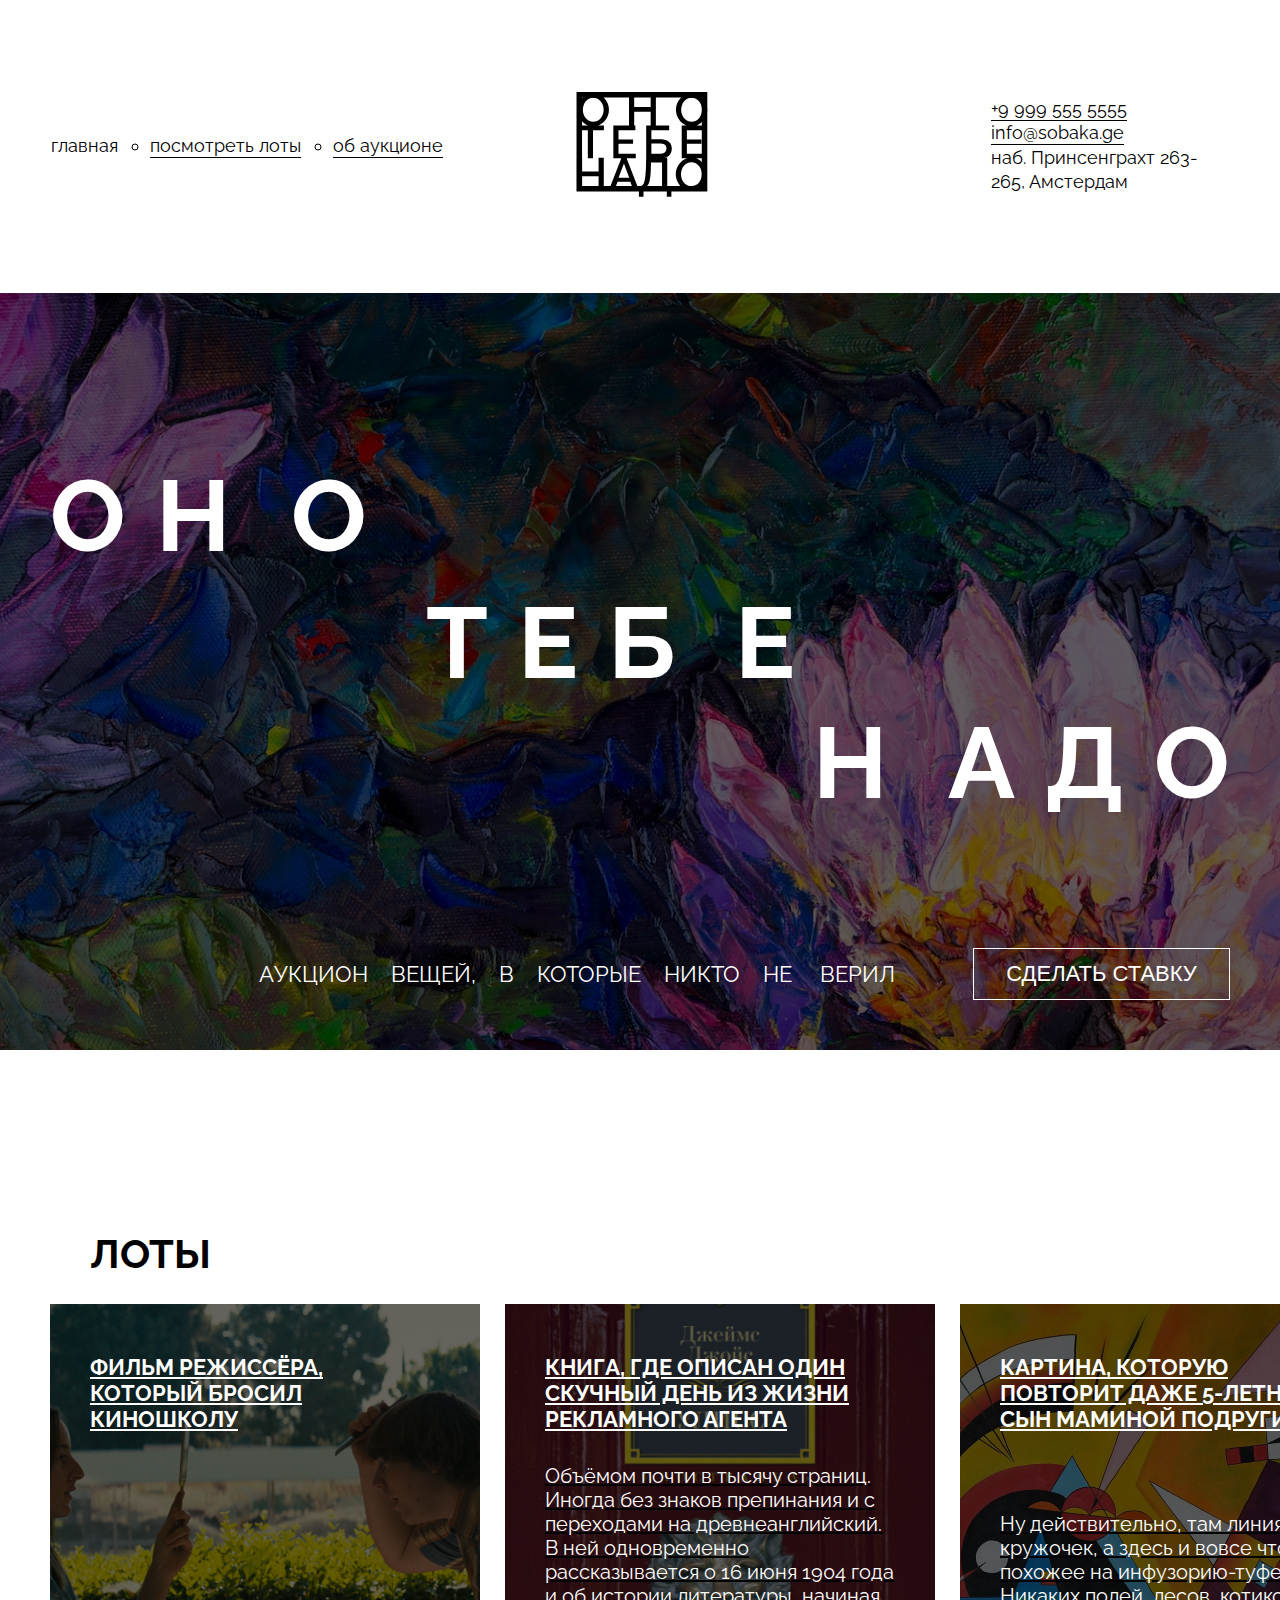
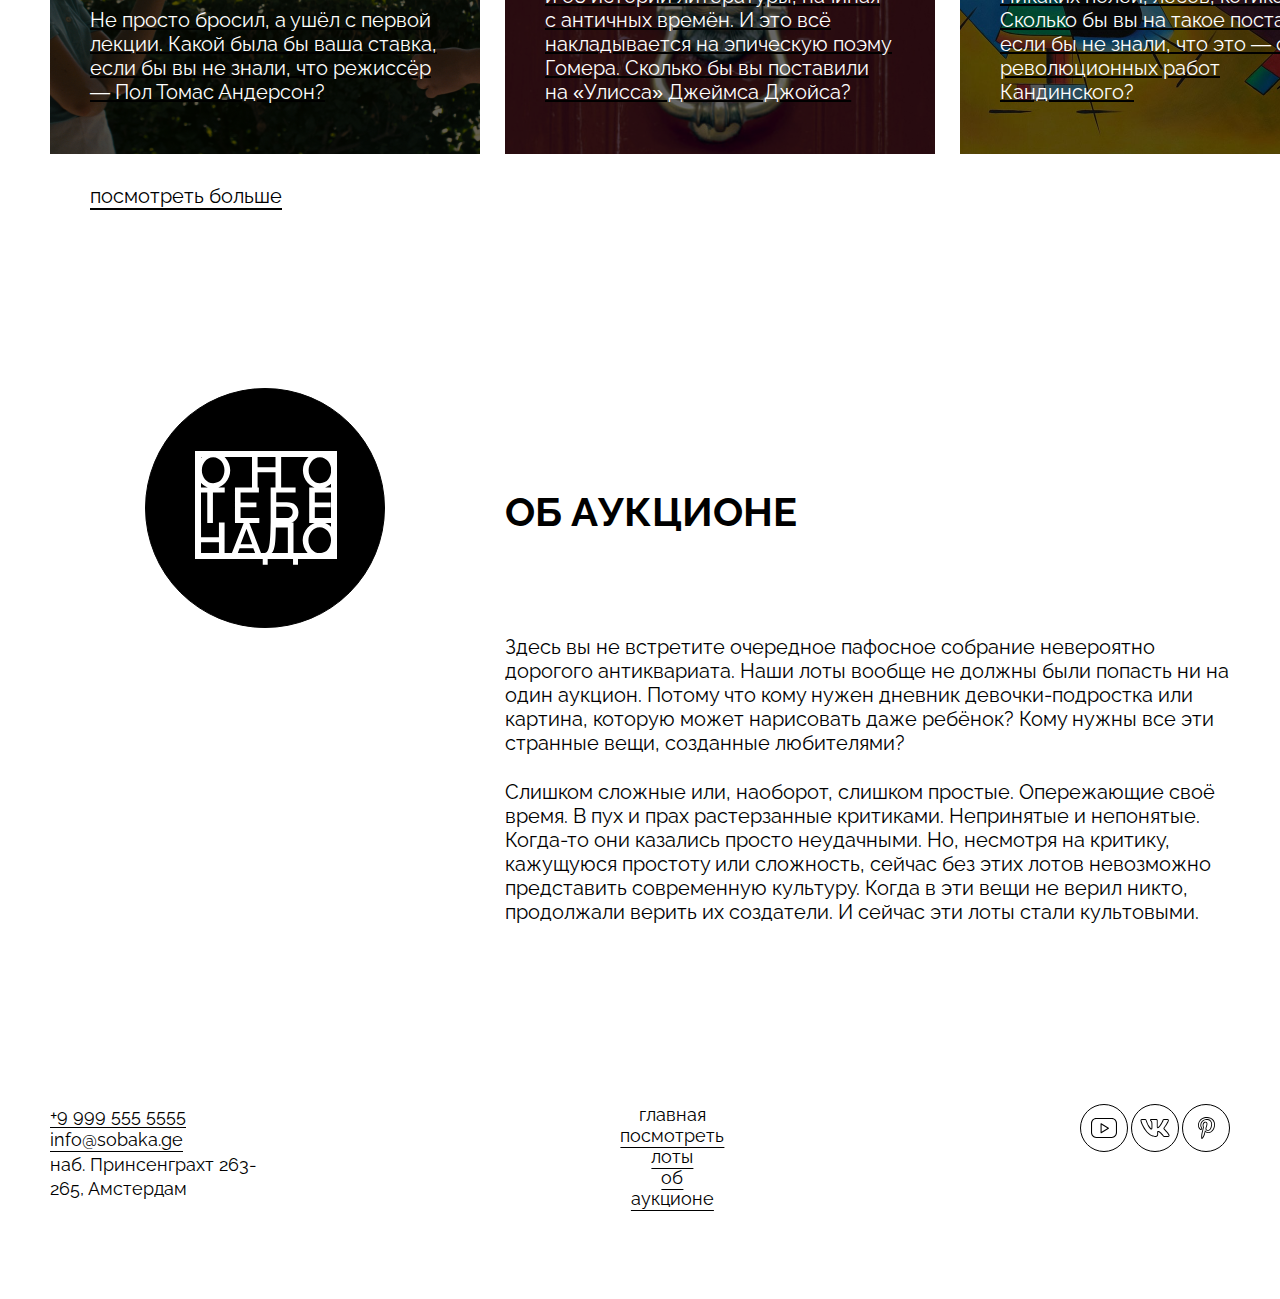
==== commit 0f8ab788: "style.css: code review fixes(try to execute tests)" ====
--- a/index.html
+++ b/index.html
@@ -182,7 +182,7 @@
 
     <footer class="footer content_section">
       <address class="header__address">
-        <a class="text-underline-offset-item" href="tel:+9 999 555 5555"
+        <a class="text-underline-offset-item" href="tel:+99995555555"
           >+9 999 555 5555</a
         ><br />
         <a class="text-underline-offset-item" href="mailto:info@sobaka.ge"
--- a/styles/style.css
+++ b/styles/style.css
@@ -133,7 +133,7 @@
   font-weight: 400;
   font-size: 22px;
   font-style: normal;
-  font-family: inherit;
+  /* font-family: inherit; убрать обратно*/
   line-height: normal;
   background-color: transparent;
   min-height: 52px;
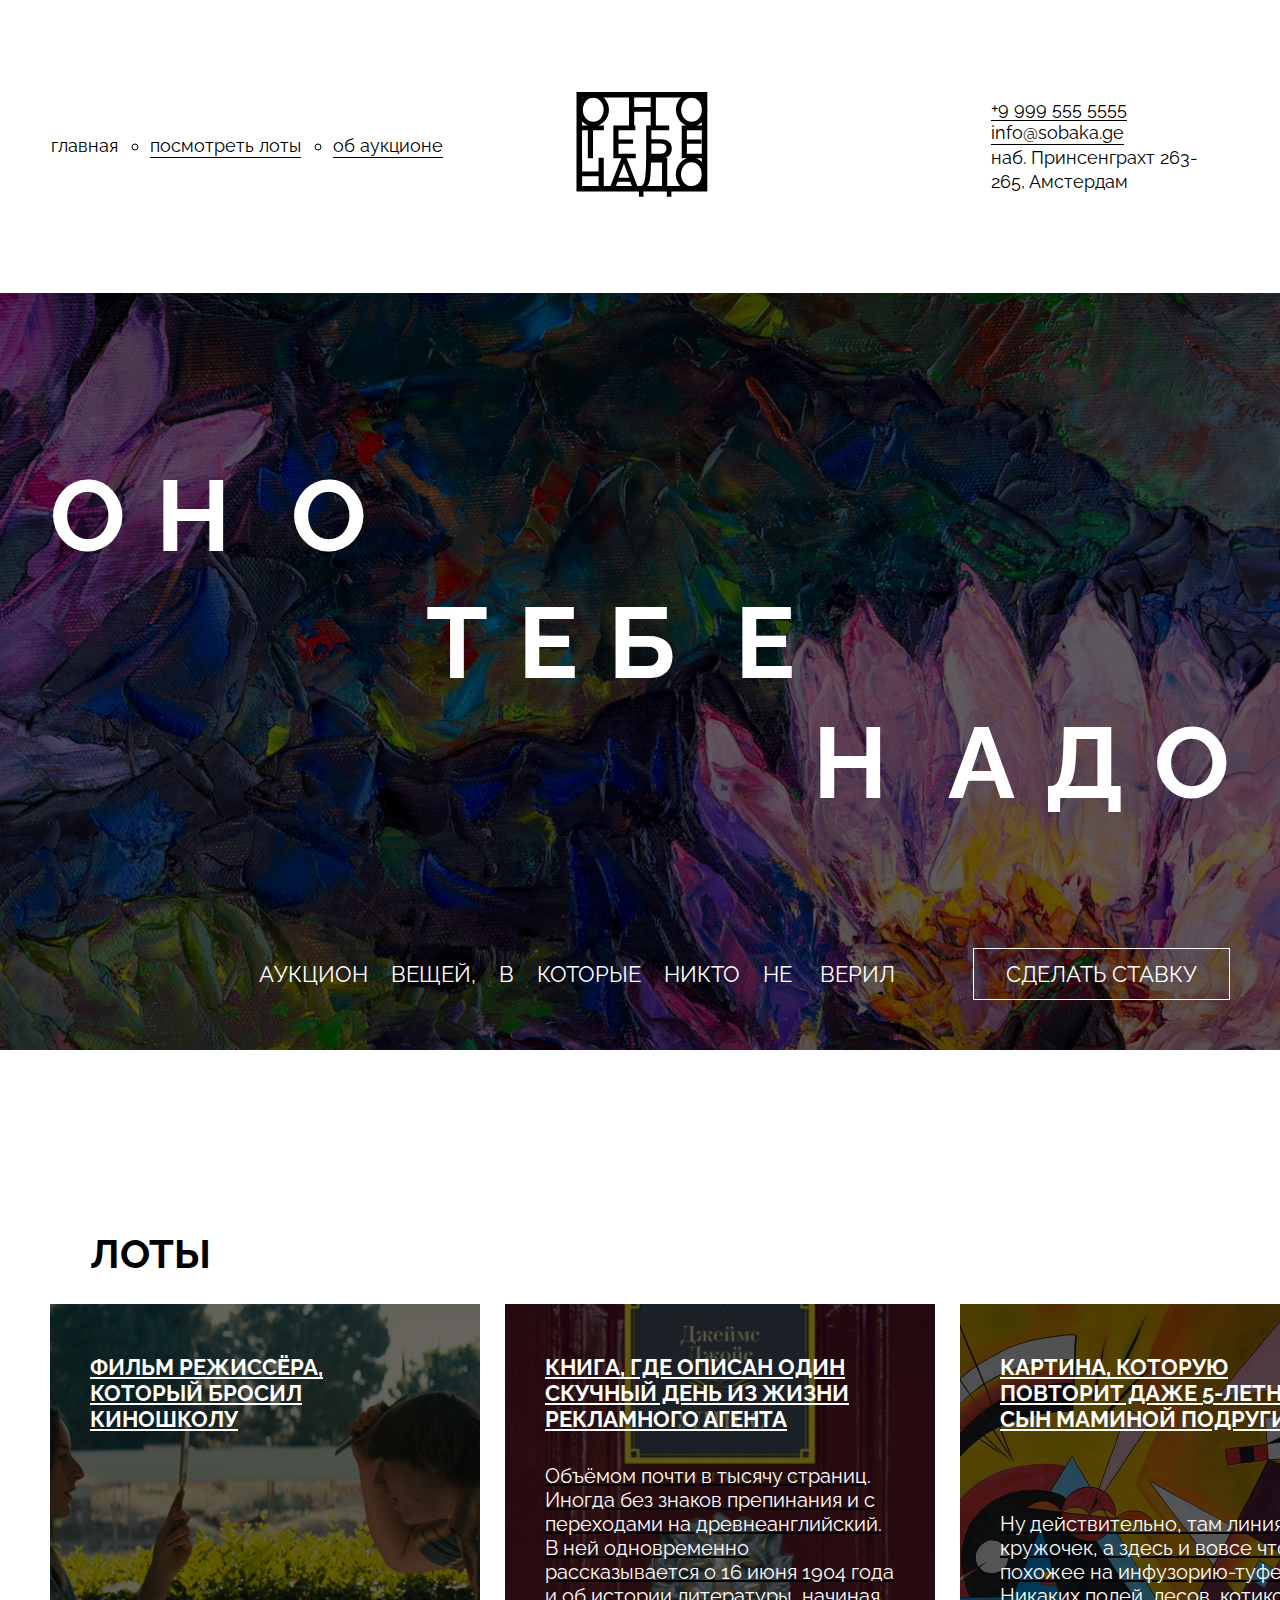
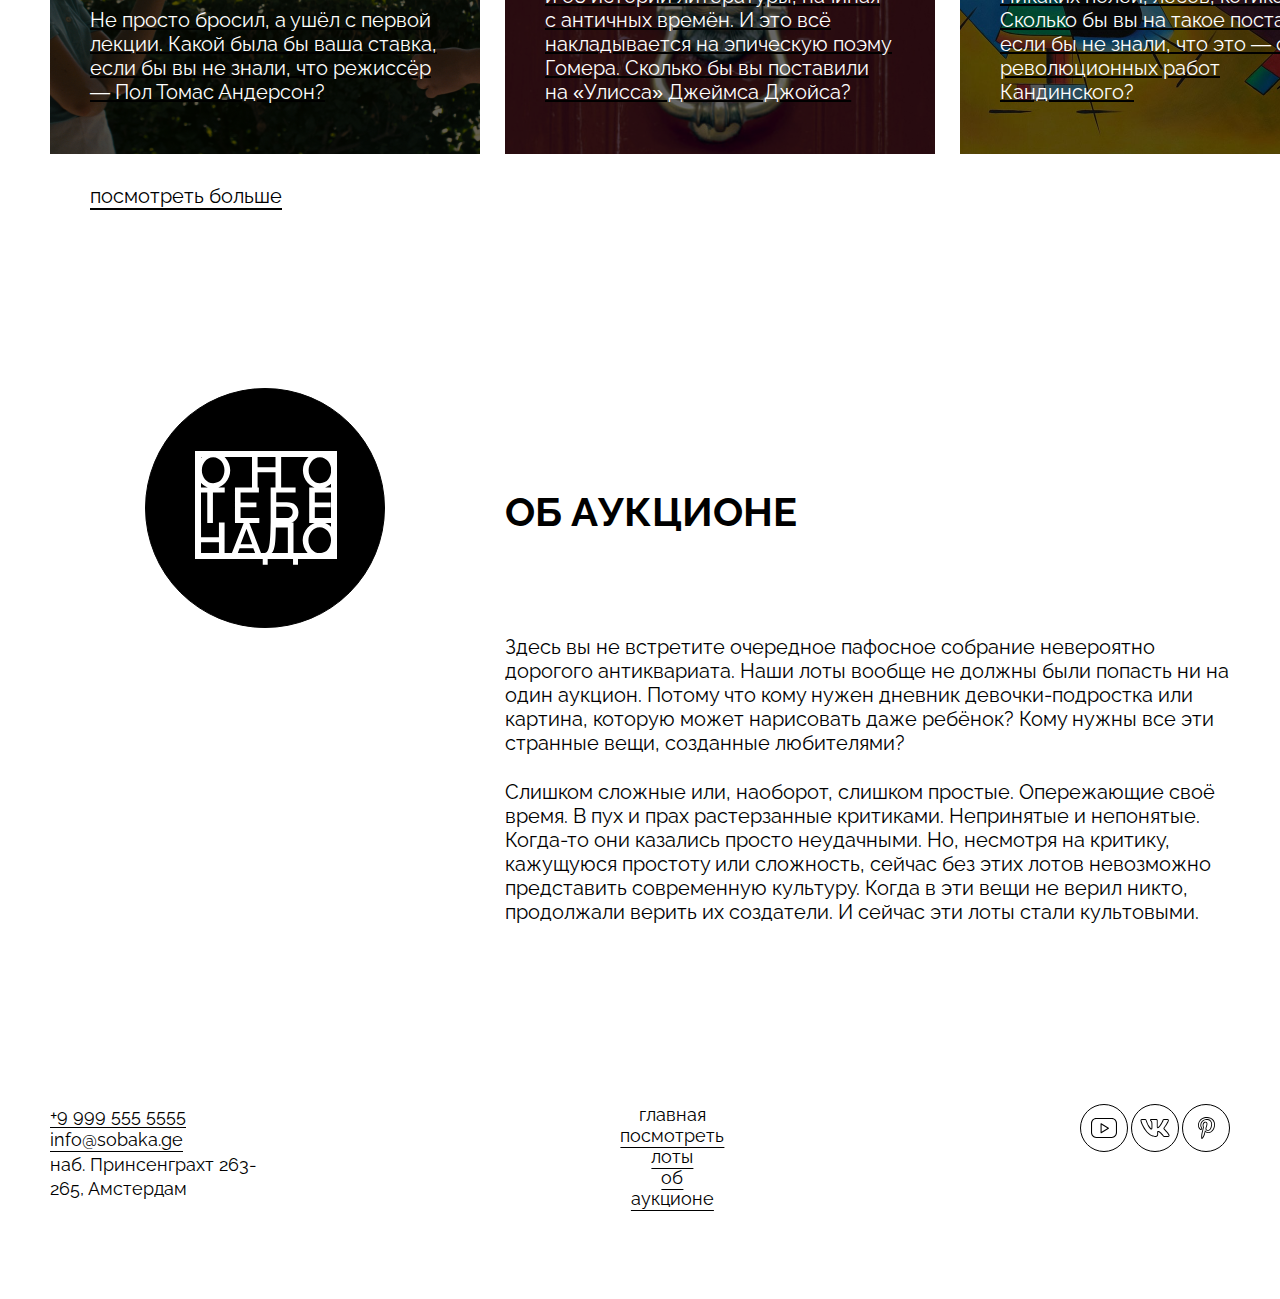
==== commit 086b2435: "fix code review remarks" ====
--- a/index.html
+++ b/index.html
@@ -57,31 +57,31 @@
         <div class="cover__title">
           <h1>
             <span class="accent-span aligned-text">
-              <span class="letter-spacing_30"
-                >о<span class="letter-spacing_60">но</span></span
+              <span class="letter-spacing-default"
+                >о<span class="letter-spacing-extended">но</span></span
               >
             </span>
             <span class="accent-span aligned-text_center">
-              <span class="letter-spacing_30"
-                >те<span class="letter-spacing_60">бе</span></span
+              <span class="letter-spacing-default"
+                >те<span class="letter-spacing-extended">бе</span></span
               >
             </span>
             <span class="accent-span aligned-text_right">
-              <span class="letter-spacing_60"
-                >н<span class="letter-spacing_30"
-                  >ад<span class="letter-spacing_0">о</span></span
+              <span class="letter-spacing-extended"
+                >н<span class="letter-spacing-default"
+                  >ад<span class="no-letter-spacing">о</span></span
                 >
               </span>
             </span>
           </h1>
         </div>
         <div class="cover__description">
-          <h2 class="cover__description-text">
-            <span class="word-spacing_17"
+          <p class="cover__description-text">
+            <span class="word-spacing_narrow"
               >Аукцион вещей, в которые никто не</span
-            ><span class="word-spacing_22"> верил</span>
-          </h2>
-          <button class="bet-button">Сделать ставку</button>
+            ><span class="word-spacing_extended"> верил</span>
+          </p>
+          <button class="bet-button" type="button">Сделать ставку</button>
         </div>
       </section>
 
@@ -211,7 +211,7 @@
 
       <ul class="footer__social-list">
         <li class="footer__social-list-item">
-          <a href="#0" class="footer__social-link">
+          <a href="#0" target="_blank" class="footer__social-link">
             <img
               class="footer__social-icon"
               src="images/yt.svg"
@@ -220,7 +220,7 @@
           </a>
         </li>
         <li class="footer__social-list-item">
-          <a href="#0" class="footer__social-link">
+          <a href="#0" target="_blank" class="footer__social-link">
             <img
               class="footer__social-icon"
               src="images/vk.svg"
@@ -229,7 +229,7 @@
           </a>
         </li>
         <li class="footer__social-list-item">
-          <a href="#0" class="footer__social-link">
+          <a href="#0" target="_blank" class="footer__social-link">
             <img
               class="footer__social-icon"
               src="images/pinterest.svg"
--- a/styles/style.css
+++ b/styles/style.css
@@ -50,7 +50,6 @@
   padding: 5px 0 7px 0;
   border: 1px white;
   max-width: 240px;
-  /* max-height: 97px;  */
   justify-self: flex-end;
 }
 .header__address {
@@ -73,7 +72,6 @@
   background-position: center;
   background-size: cover;
 
-  /* height: 757px; */
   z-index: 0;
   position: relative;
 
@@ -119,10 +117,10 @@
   justify-items: center;
   align-self: center;
 }
-.word-spacing_22 {
+.word-spacing_extended {
   word-spacing: 22px;
 }
-.word-spacing_17 {
+.word-spacing_narrow {
   word-spacing: 17px;
 }
 .bet-button {
@@ -133,7 +131,7 @@
   font-weight: 400;
   font-size: 22px;
   font-style: normal;
-  /* font-family: inherit; убрать обратно*/
+  font-family: Raleway, sans-serif;
   line-height: normal;
   background-color: transparent;
   min-height: 52px;
@@ -141,6 +139,7 @@
   text-align: center;
   text-transform: uppercase;
   justify-self: flex-end;
+  cursor: pointer;
 }
 
 .lots {
@@ -275,7 +274,6 @@
 
 .about__logo-image {
   z-index: -1;
-  /* position: absolute; */
   width: 148px;
   height: 114px;
   background-position: center;
@@ -333,7 +331,6 @@
   color: #000;
   text-align: center;
   font-size: 18px;
-  font-family: Raleway;
   font-style: normal;
   font-weight: 400;
   line-height: normal;
@@ -373,12 +370,13 @@
   text-align: right;
   padding-right: 50px;
 }
-.letter-spacing_30 {
+
+.letter-spacing-default {
   letter-spacing: 30px;
 }
-.letter-spacing_60 {
+.letter-spacing-extended {
   letter-spacing: 60px;
 }
-.letter-spacing_0 {
+.no-letter-spacing {
   letter-spacing: normal;
 }
